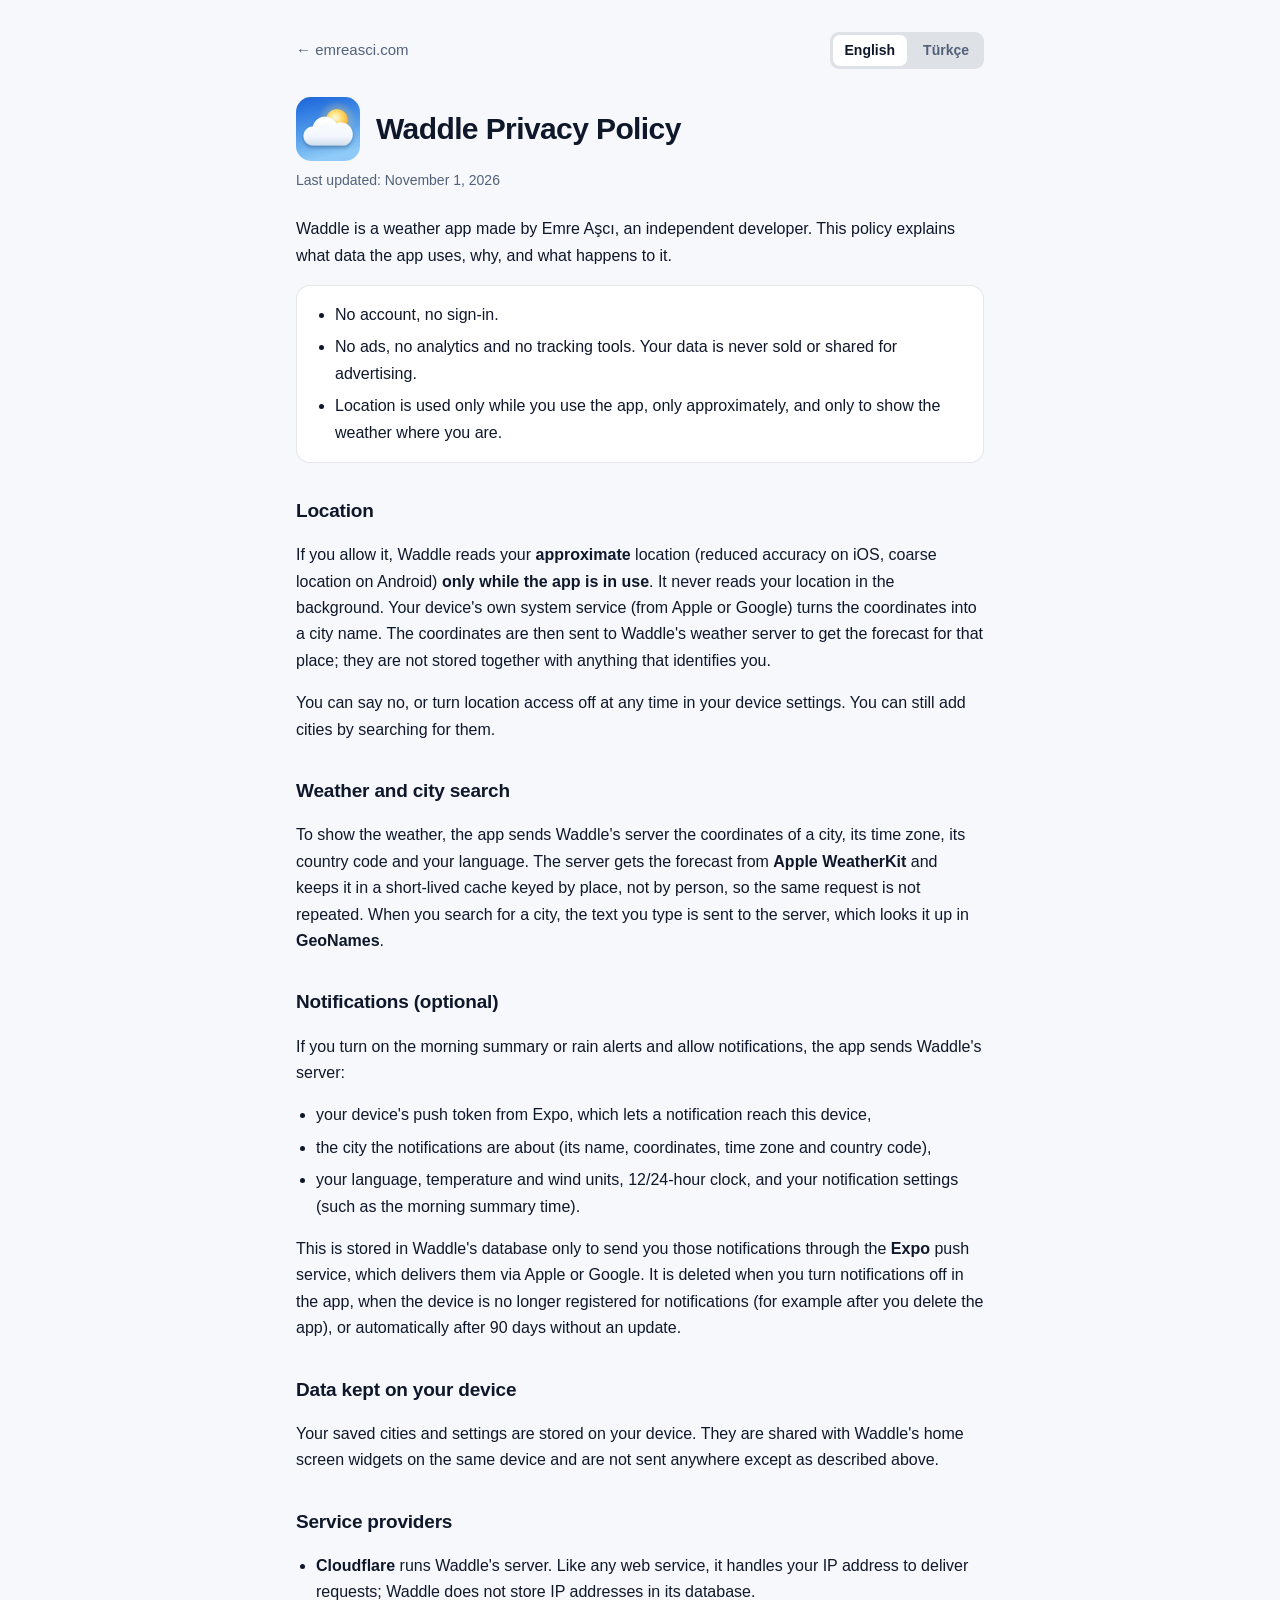
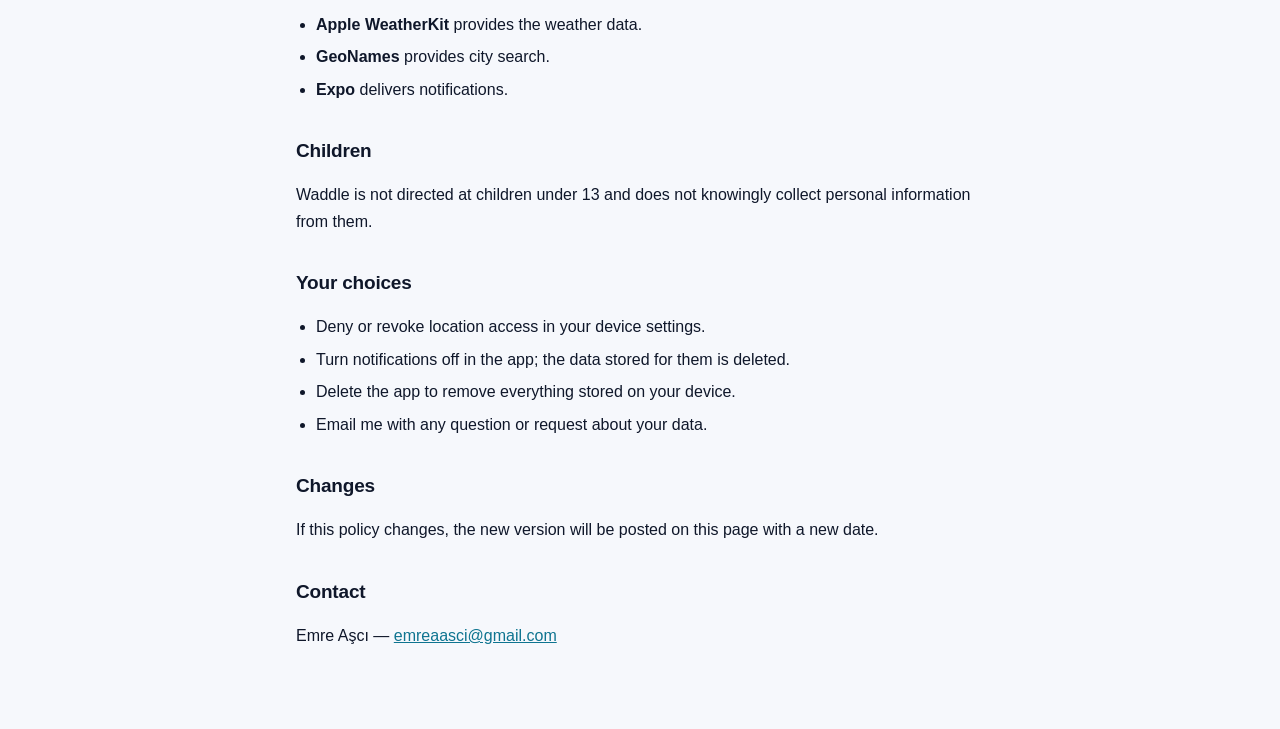
==== apps/waddle/privacy/index.html @ d903b49b "feat: Waddle uygulaması ve gizlilik politikası sayfası - Ana ekrana 13. uygulama olarak Waddle (gerç" ====
<!doctype html>
<html lang="en">
<head>
  <meta charset="utf-8">
  <meta name="viewport" content="width=device-width, initial-scale=1">
  <title>Waddle — Privacy Policy</title>
  <meta name="description" content="How the Waddle weather app handles your data.">
  <link rel="icon" href="/assets/favicon.svg" type="image/svg+xml">
  <style>
    :root {
      --bg: #f6f8fc; --surface: #fff; --text: #0f172a; --muted: #526079;
      --border: rgba(15, 23, 42, .1); --accent: #0e7490;
      color-scheme: light dark;
    }
    @media (prefers-color-scheme: dark) {
      :root { --bg: #070a18; --surface: #111831; --text: #e6ebf5; --muted: #9aa6bf; --border: rgba(148, 163, 184, .16); --accent: #22d3ee; }
    }
    * { box-sizing: border-box; }
    body { margin: 0; background: var(--bg); color: var(--text); font: 16px/1.65 -apple-system, BlinkMacSystemFont, "Segoe UI", Roboto, sans-serif; -webkit-font-smoothing: antialiased; }
    main { max-width: 720px; margin: 0 auto; padding: 32px 16px 64px; }
    .top { display: flex; align-items: center; justify-content: space-between; gap: 12px; margin-bottom: 28px; }
    .back { color: var(--muted); text-decoration: none; font-size: 15px; }
    .back:hover { color: var(--text); }
    .langs { display: flex; gap: 4px; padding: 3px; border-radius: 9px; background: var(--border); }
    .langs a { padding: 4px 12px; border-radius: 7px; color: var(--muted); text-decoration: none; font-size: 14px; font-weight: 600; }
    .langs a[aria-current="true"] { background: var(--surface); color: var(--text); }
    .head { display: flex; align-items: center; gap: 16px; margin-bottom: 8px; }
    .head img { width: 64px; height: 64px; border-radius: 15px; }
    h1 { margin: 0; font-size: 30px; line-height: 1.2; letter-spacing: -0.02em; }
    .date { margin: 0 0 24px; color: var(--muted); font-size: 14px; }
    h2 { margin: 32px 0 8px; font-size: 19px; letter-spacing: -0.01em; }
    p, li { color: var(--text); }
    ul { padding-left: 20px; }
    li + li { margin-top: 6px; }
    .summary { padding: 16px 18px; border: 1px solid var(--border); border-radius: 14px; background: var(--surface); }
    .summary ul { margin: 0; }
    a { color: var(--accent); }
    section + section { margin-top: 56px; padding-top: 40px; border-top: 1px solid var(--border); }
    html.one section + section { margin-top: 0; padding-top: 0; border-top: 0; }
    html.one section[hidden] { display: none; }
  </style>
</head>
<body>
<main>
  <div class="top">
    <a class="back" href="/">← emreasci.com</a>
    <nav class="langs" aria-label="Language">
      <a href="#en" data-lang="en">English</a>
      <a href="#tr" data-lang="tr">Türkçe</a>
    </nav>
  </div>

  <section id="en" lang="en">
    <div class="head">
      <img src="/assets/icons/waddle.webp" alt="" width="64" height="64">
      <h1>Waddle Privacy Policy</h1>
    </div>
    <p class="date">Last updated: November 1, 2026</p>

    <p>Waddle is a weather app made by Emre Aşcı, an independent developer. This policy explains what data the app uses, why, and what happens to it.</p>

    <div class="summary">
      <ul>
        <li>No account, no sign-in.</li>
        <li>No ads, no analytics and no tracking tools. Your data is never sold or shared for advertising.</li>
        <li>Location is used only while you use the app, only approximately, and only to show the weather where you are.</li>
      </ul>
    </div>

    <h2>Location</h2>
    <p>If you allow it, Waddle reads your <strong>approximate</strong> location (reduced accuracy on iOS, coarse location on Android) <strong>only while the app is in use</strong>. It never reads your location in the background. Your device's own system service (from Apple or Google) turns the coordinates into a city name. The coordinates are then sent to Waddle's weather server to get the forecast for that place; they are not stored together with anything that identifies you.</p>
    <p>You can say no, or turn location access off at any time in your device settings. You can still add cities by searching for them.</p>

    <h2>Weather and city search</h2>
    <p>To show the weather, the app sends Waddle's server the coordinates of a city, its time zone, its country code and your language. The server gets the forecast from <strong>Apple WeatherKit</strong> and keeps it in a short-lived cache keyed by place, not by person, so the same request is not repeated. When you search for a city, the text you type is sent to the server, which looks it up in <strong>GeoNames</strong>.</p>

    <h2>Notifications (optional)</h2>
    <p>If you turn on the morning summary or rain alerts and allow notifications, the app sends Waddle's server:</p>
    <ul>
      <li>your device's push token from Expo, which lets a notification reach this device,</li>
      <li>the city the notifications are about (its name, coordinates, time zone and country code),</li>
      <li>your language, temperature and wind units, 12/24-hour clock, and your notification settings (such as the morning summary time).</li>
    </ul>
    <p>This is stored in Waddle's database only to send you those notifications through the <strong>Expo</strong> push service, which delivers them via Apple or Google. It is deleted when you turn notifications off in the app, when the device is no longer registered for notifications (for example after you delete the app), or automatically after 90 days without an update.</p>

    <h2>Data kept on your device</h2>
    <p>Your saved cities and settings are stored on your device. They are shared with Waddle's home screen widgets on the same device and are not sent anywhere except as described above.</p>

    <h2>Service providers</h2>
    <ul>
      <li><strong>Cloudflare</strong> runs Waddle's server. Like any web service, it handles your IP address to deliver requests; Waddle does not store IP addresses in its database.</li>
      <li><strong>Apple WeatherKit</strong> provides the weather data.</li>
      <li><strong>GeoNames</strong> provides city search.</li>
      <li><strong>Expo</strong> delivers notifications.</li>
    </ul>

    <h2>Children</h2>
    <p>Waddle is not directed at children under 13 and does not knowingly collect personal information from them.</p>

    <h2>Your choices</h2>
    <ul>
      <li>Deny or revoke location access in your device settings.</li>
      <li>Turn notifications off in the app; the data stored for them is deleted.</li>
      <li>Delete the app to remove everything stored on your device.</li>
      <li>Email me with any question or request about your data.</li>
    </ul>

    <h2>Changes</h2>
    <p>If this policy changes, the new version will be posted on this page with a new date.</p>

    <h2>Contact</h2>
    <p>Emre Aşcı — <a href="mailto:emreaasci@gmail.com">emreaasci@gmail.com</a></p>
  </section>

  <section id="tr" lang="tr">
    <div class="head">
      <img src="/assets/icons/waddle.webp" alt="" width="64" height="64">
      <h1>Waddle Gizlilik Politikası</h1>
    </div>
    <p class="date">Son güncelleme: 1 Kasım 2026</p>

    <p>Waddle, bağımsız geliştirici Emre Aşcı'nın yaptığı bir hava durumu uygulamasıdır. Bu politika, uygulamanın hangi verileri neden kullandığını ve bu verilere ne olduğunu açıklar.</p>

    <div class="summary">
      <ul>
        <li>Hesap yok, giriş yok.</li>
        <li>Reklam, analiz ya da takip aracı yok. Verilerin satılmaz ve reklam için paylaşılmaz.</li>
        <li>Konum yalnız uygulamayı kullanırken, yalnız yaklaşık olarak ve yalnız bulunduğun yerin havasını göstermek için kullanılır.</li>
      </ul>
    </div>

    <h2>Konum</h2>
    <p>İzin verirsen Waddle <strong>yaklaşık</strong> konumunu (iOS'ta azaltılmış doğruluk, Android'de yaklaşık konum) <strong>yalnız uygulama kullanılırken</strong> okur. Arka planda konum okumaz. Koordinatları şehir adına cihazının kendi sistem hizmeti (Apple ya da Google) çevirir. Koordinatlar, o yerin hava tahminini almak için Waddle'ın hava sunucusuna gönderilir; seni tanımlayan bir bilgiyle birlikte saklanmaz.</p>
    <p>İzni vermeyebilir ya da istediğin zaman cihaz ayarlarından kapatabilirsin. Şehirleri arayarak eklemeye yine devam edebilirsin.</p>

    <h2>Hava durumu ve şehir arama</h2>
    <p>Havayı göstermek için uygulama Waddle sunucusuna şehrin koordinatlarını, saat dilimini, ülke kodunu ve dilini gönderir. Sunucu tahmini <strong>Apple WeatherKit</strong>'ten alır ve aynı istek tekrarlanmasın diye kişiye göre değil yere göre tutulan kısa ömürlü bir önbellekte saklar. Şehir aradığında yazdığın metin sunucuya gönderilir, sunucu da onu <strong>GeoNames</strong>'te arar.</p>

    <h2>Bildirimler (isteğe bağlı)</h2>
    <p>Sabah özetini ya da yağmur uyarılarını açıp bildirimlere izin verirsen uygulama Waddle sunucusuna şunları gönderir:</p>
    <ul>
      <li>cihazının Expo bildirim anahtarı (bildirimin bu cihaza ulaşmasını sağlar),</li>
      <li>bildirimlerin ilgili olduğu şehir (adı, koordinatları, saat dilimi ve ülke kodu),</li>
      <li>dilin, sıcaklık ve rüzgâr birimlerin, 12/24 saat biçimi ve bildirim ayarların (ör. sabah özetinin saati).</li>
    </ul>
    <p>Bunlar Waddle'ın veritabanında yalnız sana bu bildirimleri <strong>Expo</strong> bildirim hizmetiyle (Apple ya da Google üzerinden) göndermek için saklanır. Uygulamada bildirimleri kapattığında, cihaz artık bildirim almıyorsa (ör. uygulamayı sildiğinde) ya da 90 gün boyunca güncellenmezse otomatik olarak silinir.</p>

    <h2>Cihazında kalan veriler</h2>
    <p>Kaydettiğin şehirler ve ayarların cihazında saklanır. Aynı cihazdaki Waddle widget'larıyla paylaşılır; yukarıda anlatılanlar dışında hiçbir yere gönderilmez.</p>

    <h2>Hizmet sağlayıcılar</h2>
    <ul>
      <li><strong>Cloudflare</strong> Waddle'ın sunucusunu çalıştırır. Her web hizmeti gibi istekleri iletmek için IP adresini işler; Waddle IP adreslerini veritabanında saklamaz.</li>
      <li><strong>Apple WeatherKit</strong> hava durumu verisini sağlar.</li>
      <li><strong>GeoNames</strong> şehir aramasını sağlar.</li>
      <li><strong>Expo</strong> bildirimleri iletir.</li>
    </ul>

    <h2>Çocuklar</h2>
    <p>Waddle 13 yaş altındaki çocuklara yönelik değildir ve onlardan bilerek kişisel bilgi toplamaz.</p>

    <h2>Seçeneklerin</h2>
    <ul>
      <li>Konum iznini cihaz ayarlarından vermeyebilir ya da geri alabilirsin.</li>
      <li>Bildirimleri uygulamada kapatabilirsin; onlar için saklanan veriler silinir.</li>
      <li>Uygulamayı silerek cihazındaki her şeyi kaldırabilirsin.</li>
      <li>Verilerinle ilgili her soru ya da istek için bana e-posta gönderebilirsin.</li>
    </ul>

    <h2>Değişiklikler</h2>
    <p>Bu politika değişirse yeni hali yeni tarihle bu sayfada yayımlanır.</p>

    <h2>İletişim</h2>
    <p>Emre Aşcı — <a href="mailto:emreaasci@gmail.com">emreaasci@gmail.com</a></p>
  </section>
</main>
<script>
  // JS varsa tek dil gösterilir: adresteki #tr/#en, yoksa tarayıcı dili. JS yoksa iki dil alt alta görünür.
  (function () {
    var root = document.documentElement;
    var sections = { en: document.getElementById('en'), tr: document.getElementById('tr') };
    var links = document.querySelectorAll('.langs a');
    function show(lang) {
      root.classList.add('one');
      root.lang = lang;
      Object.keys(sections).forEach(function (k) { sections[k].hidden = k !== lang; });
      links.forEach(function (a) { a.setAttribute('aria-current', String(a.dataset.lang === lang)); });
      document.title = lang === 'tr' ? 'Waddle — Gizlilik Politikası' : 'Waddle — Privacy Policy';
    }
    function pick() {
      var hash = location.hash.slice(1);
      if (sections[hash]) return hash;
      return /^tr\b/i.test(navigator.language || '') ? 'tr' : 'en';
    }
    links.forEach(function (a) {
      a.addEventListener('click', function (e) { e.preventDefault(); history.replaceState(null, '', '#' + a.dataset.lang); show(a.dataset.lang); window.scrollTo(0, 0); });
    });
    window.addEventListener('hashchange', function () { show(pick()); window.scrollTo(0, 0); });
    show(pick());
    // #tr ile açılınca tarayıcı bölüme atlar; tek dil gösterildiği için sayfa üstten başlasın
    window.addEventListener('load', function () { window.scrollTo(0, 0); });
  })();
</script>
</body>
</html>
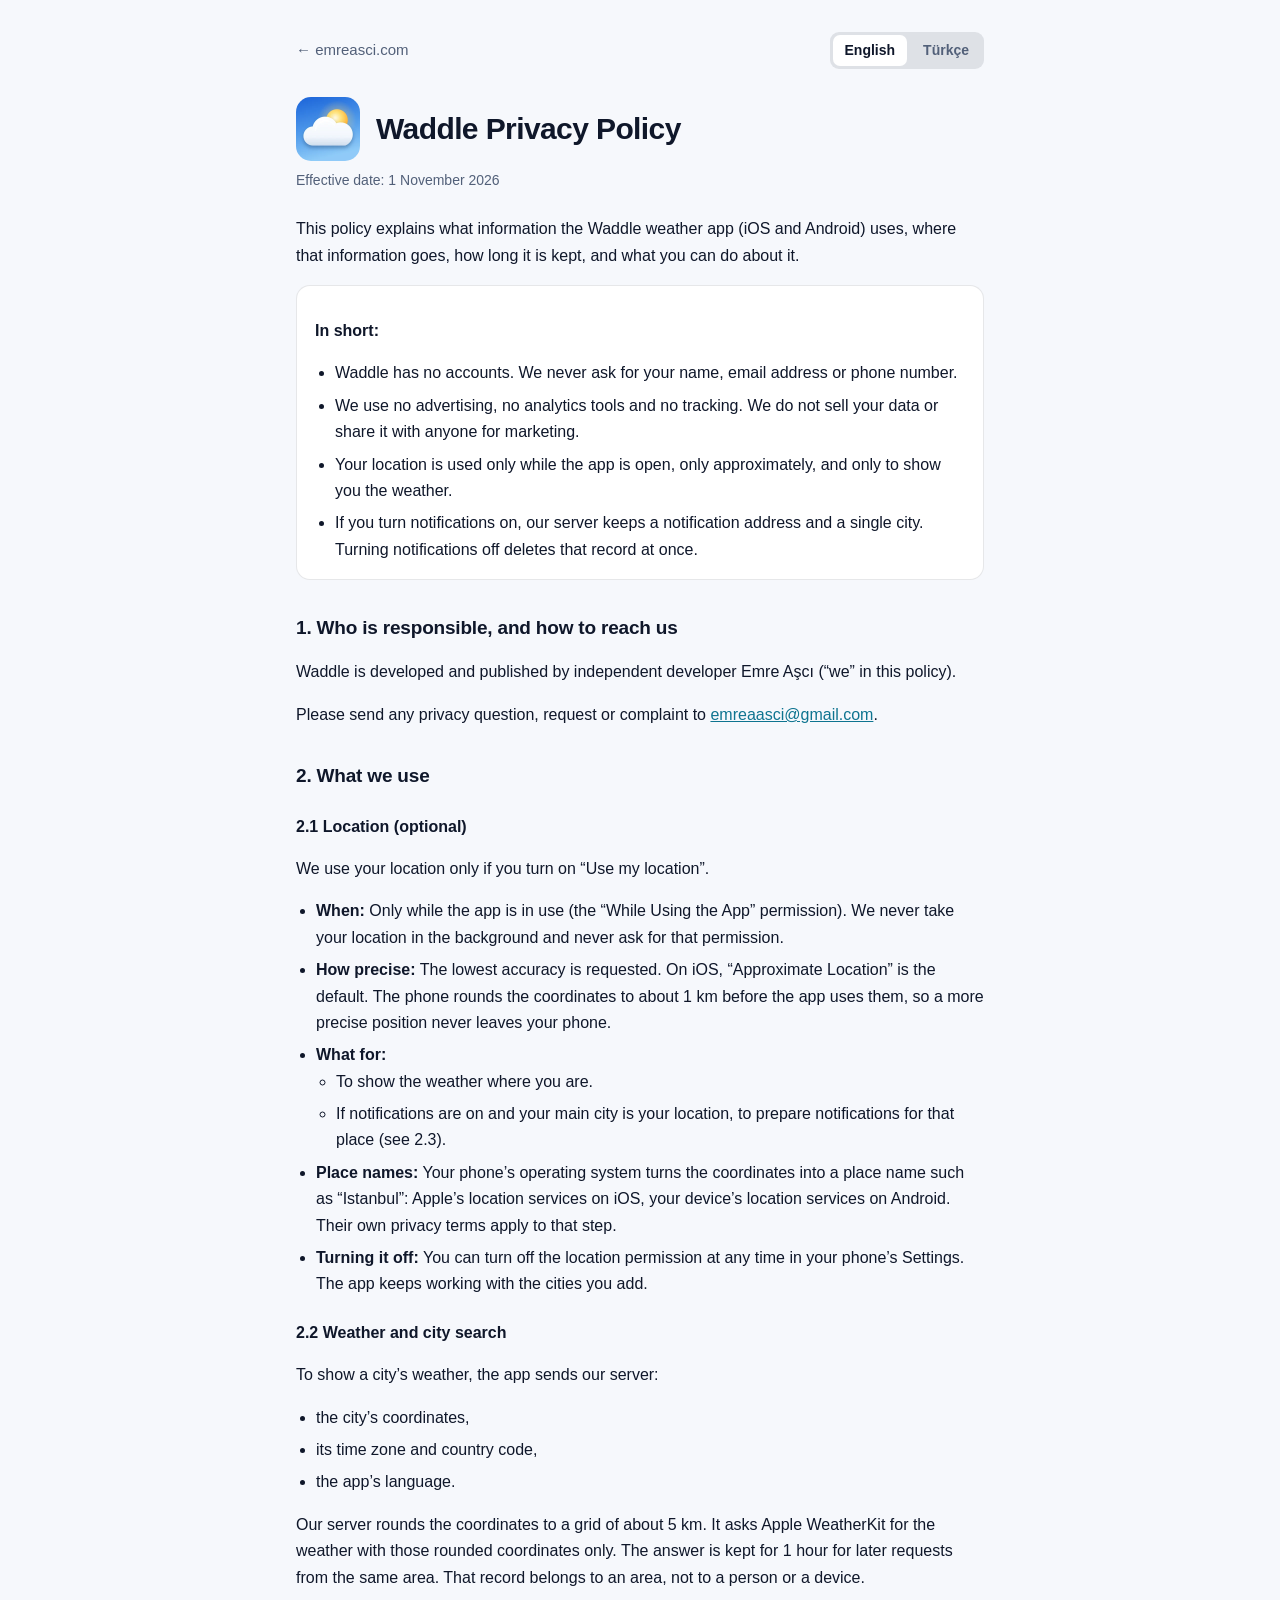
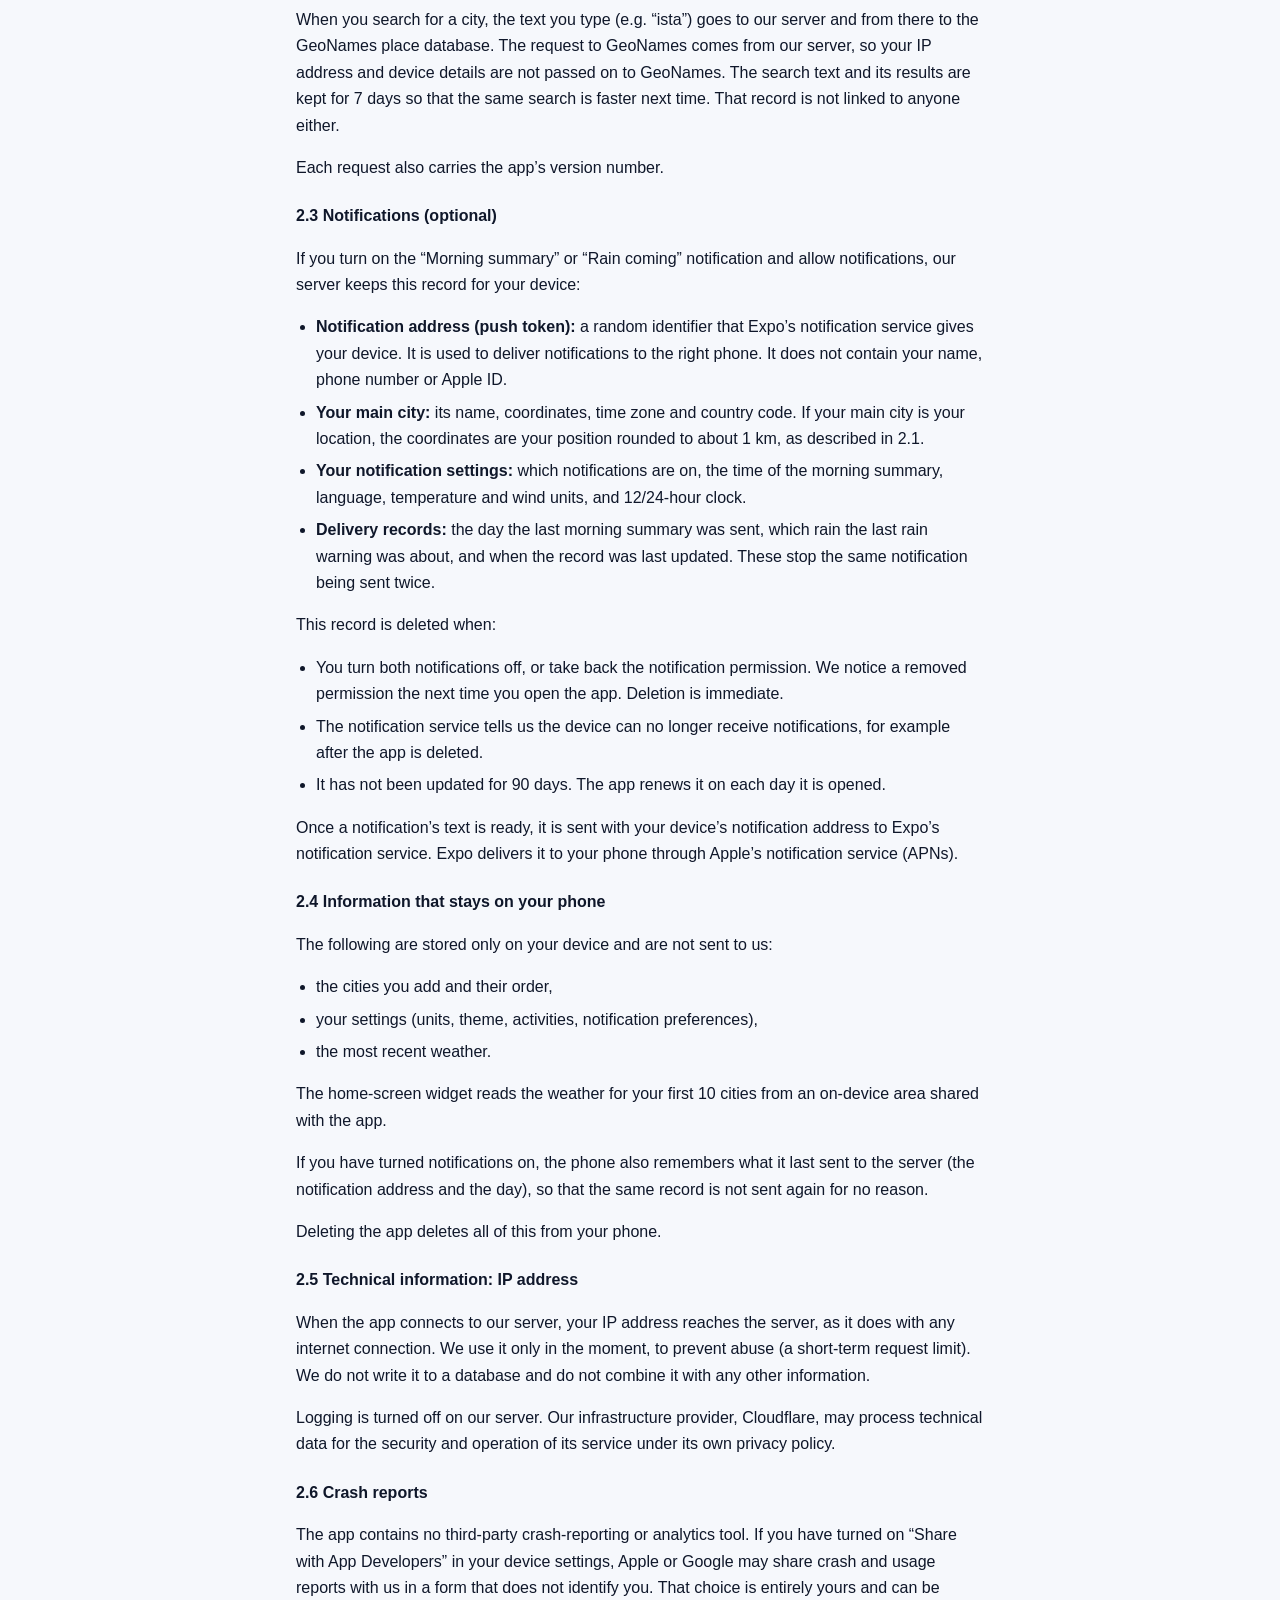
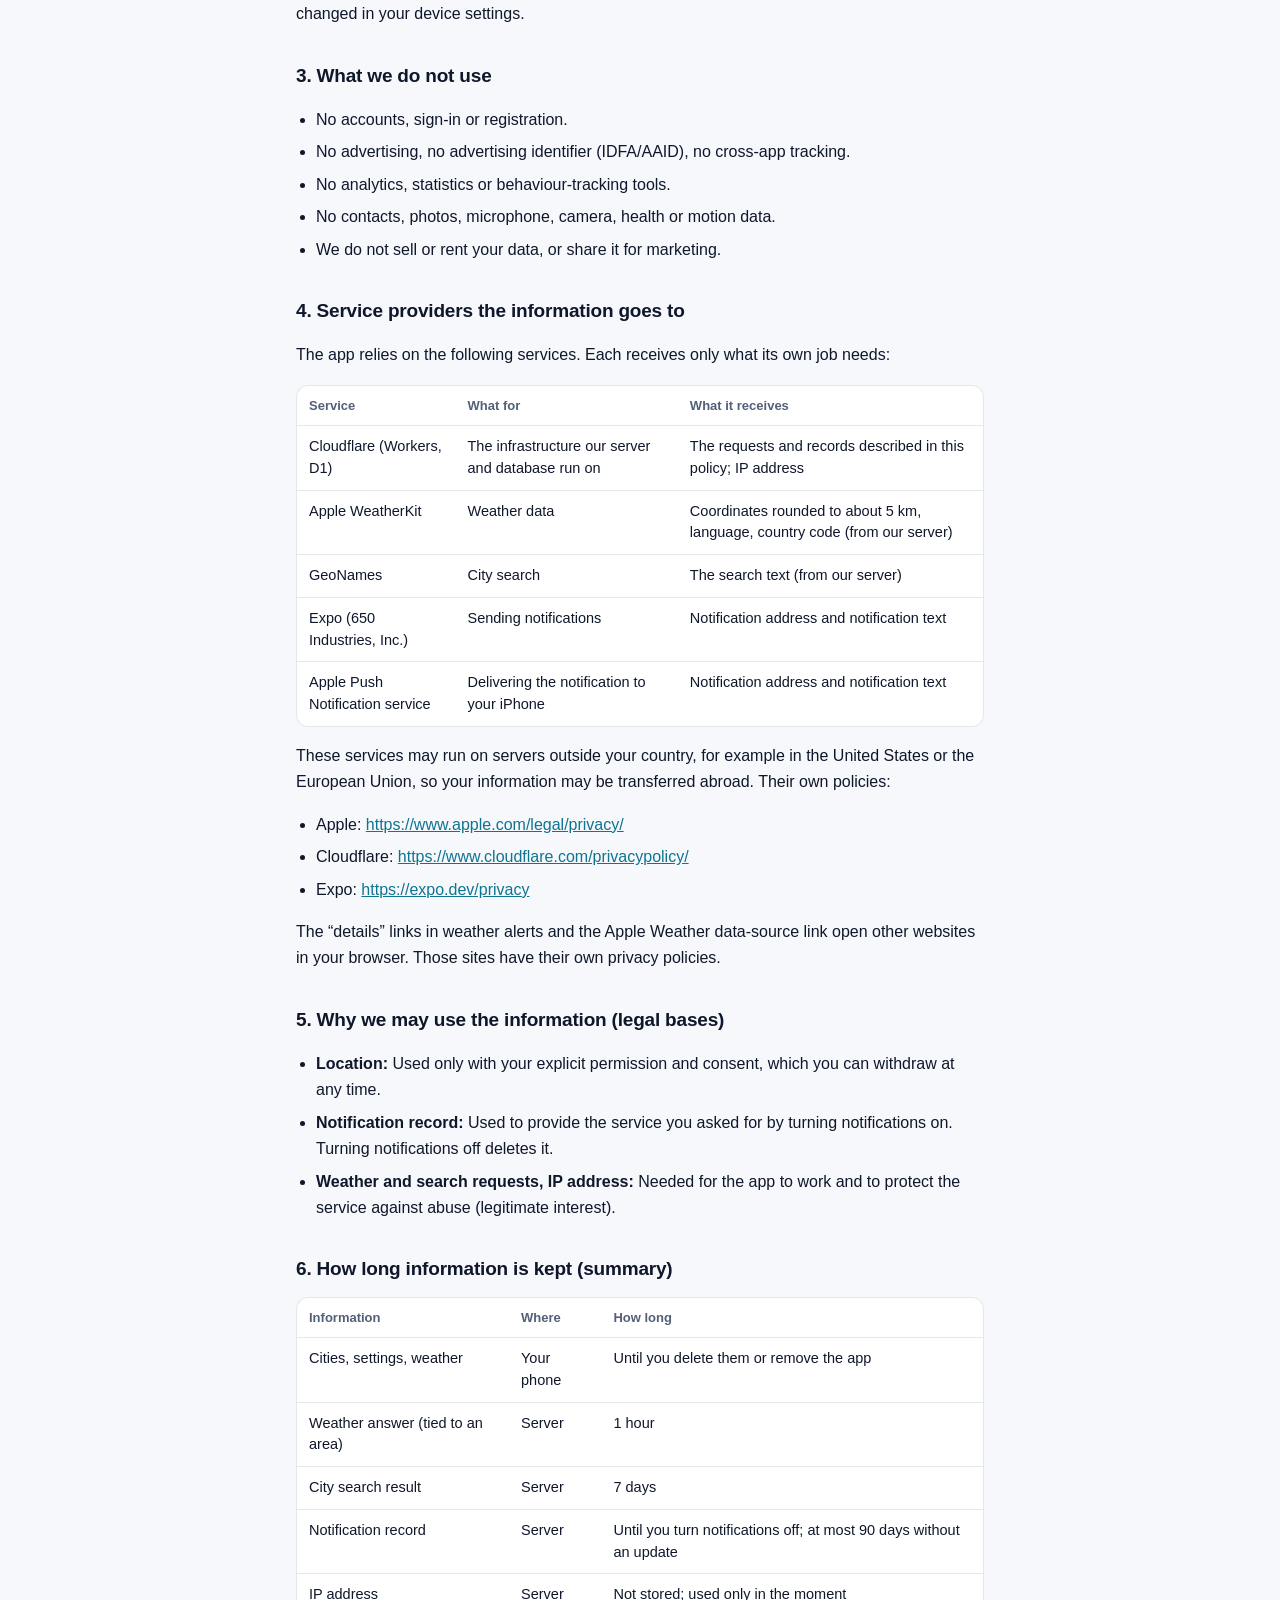
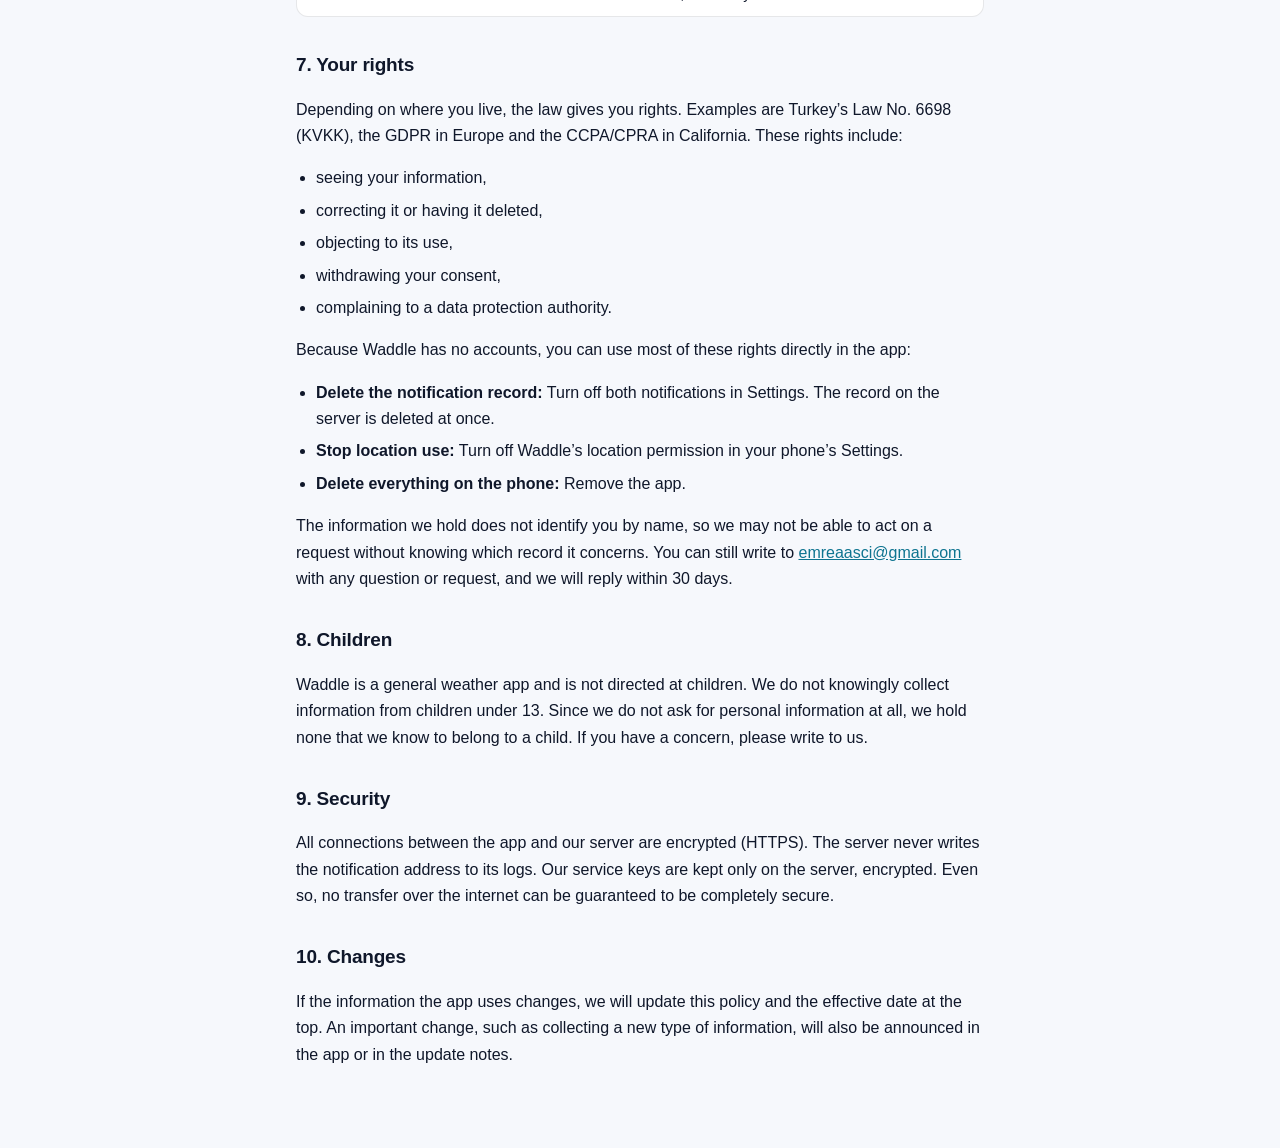
==== commit 675e3575: "docs: Waddle gizlilik politikası ayrıntılı metinle güncellendi Co-Authored-By: Claude Opus 5.5 <nore" ====
--- a/apps/waddle/privacy/index.html
+++ b/apps/waddle/privacy/index.html
@@ -36,6 +36,12 @@
     .summary ul { margin: 0; }
     a { color: var(--accent); }
     section + section { margin-top: 56px; padding-top: 40px; border-top: 1px solid var(--border); }
+    h3 { margin: 22px 0 6px; font-size: 16px; }
+    .table { overflow-x: auto; margin: 12px 0; border: 1px solid var(--border); border-radius: 12px; background: var(--surface); }
+    table { width: 100%; border-collapse: collapse; font-size: 14.5px; line-height: 1.5; }
+    th, td { padding: 10px 12px; text-align: left; vertical-align: top; }
+    th { color: var(--muted); font-weight: 600; font-size: 13px; }
+    tr + tr td, thead + tbody tr:first-child td { border-top: 1px solid var(--border); }
     html.one section + section { margin-top: 0; padding-top: 0; border-top: 0; }
     html.one section[hidden] { display: none; }
   </style>
@@ -55,61 +61,83 @@
       <img src="/assets/icons/waddle.webp" alt="" width="64" height="64">
       <h1>Waddle Privacy Policy</h1>
     </div>
-    <p class="date">Last updated: November 1, 2026</p>
-
-    <p>Waddle is a weather app made by Emre Aşcı, an independent developer. This policy explains what data the app uses, why, and what happens to it.</p>
+    <p class="date">Effective date: 1 November 2026</p>
+
+    <p>This policy explains what information the Waddle weather app (iOS and Android) uses, where that information goes, how long it is kept, and what you can do about it.</p>
 
     <div class="summary">
-      <ul>
-        <li>No account, no sign-in.</li>
-        <li>No ads, no analytics and no tracking tools. Your data is never sold or shared for advertising.</li>
-        <li>Location is used only while you use the app, only approximately, and only to show the weather where you are.</li>
-      </ul>
-    </div>
-
-    <h2>Location</h2>
-    <p>If you allow it, Waddle reads your <strong>approximate</strong> location (reduced accuracy on iOS, coarse location on Android) <strong>only while the app is in use</strong>. It never reads your location in the background. Your device's own system service (from Apple or Google) turns the coordinates into a city name. The coordinates are then sent to Waddle's weather server to get the forecast for that place; they are not stored together with anything that identifies you.</p>
-    <p>You can say no, or turn location access off at any time in your device settings. You can still add cities by searching for them.</p>
-
-    <h2>Weather and city search</h2>
-    <p>To show the weather, the app sends Waddle's server the coordinates of a city, its time zone, its country code and your language. The server gets the forecast from <strong>Apple WeatherKit</strong> and keeps it in a short-lived cache keyed by place, not by person, so the same request is not repeated. When you search for a city, the text you type is sent to the server, which looks it up in <strong>GeoNames</strong>.</p>
-
-    <h2>Notifications (optional)</h2>
-    <p>If you turn on the morning summary or rain alerts and allow notifications, the app sends Waddle's server:</p>
-    <ul>
-      <li>your device's push token from Expo, which lets a notification reach this device,</li>
-      <li>the city the notifications are about (its name, coordinates, time zone and country code),</li>
-      <li>your language, temperature and wind units, 12/24-hour clock, and your notification settings (such as the morning summary time).</li>
-    </ul>
-    <p>This is stored in Waddle's database only to send you those notifications through the <strong>Expo</strong> push service, which delivers them via Apple or Google. It is deleted when you turn notifications off in the app, when the device is no longer registered for notifications (for example after you delete the app), or automatically after 90 days without an update.</p>
-
-    <h2>Data kept on your device</h2>
-    <p>Your saved cities and settings are stored on your device. They are shared with Waddle's home screen widgets on the same device and are not sent anywhere except as described above.</p>
-
-    <h2>Service providers</h2>
-    <ul>
-      <li><strong>Cloudflare</strong> runs Waddle's server. Like any web service, it handles your IP address to deliver requests; Waddle does not store IP addresses in its database.</li>
-      <li><strong>Apple WeatherKit</strong> provides the weather data.</li>
-      <li><strong>GeoNames</strong> provides city search.</li>
-      <li><strong>Expo</strong> delivers notifications.</li>
-    </ul>
-
-    <h2>Children</h2>
-    <p>Waddle is not directed at children under 13 and does not knowingly collect personal information from them.</p>
-
-    <h2>Your choices</h2>
-    <ul>
-      <li>Deny or revoke location access in your device settings.</li>
-      <li>Turn notifications off in the app; the data stored for them is deleted.</li>
-      <li>Delete the app to remove everything stored on your device.</li>
-      <li>Email me with any question or request about your data.</li>
-    </ul>
-
-    <h2>Changes</h2>
-    <p>If this policy changes, the new version will be posted on this page with a new date.</p>
-
-    <h2>Contact</h2>
-    <p>Emre Aşcı — <a href="mailto:emreaasci@gmail.com">emreaasci@gmail.com</a></p>
+      <p><strong>In short:</strong></p>
+      <ul><li>Waddle has no accounts. We never ask for your name, email address or phone number.</li><li>We use no advertising, no analytics tools and no tracking. We do not sell your data or share it with anyone for marketing.</li><li>Your location is used only while the app is open, only approximately, and only to show you the weather.</li><li>If you turn notifications on, our server keeps a notification address and a single city. Turning notifications off deletes that record at once.</li></ul>
+    </div>
+
+    <h2>1. Who is responsible, and how to reach us</h2>
+    <p>Waddle is developed and published by independent developer Emre Aşcı (“we” in this policy).</p>
+    <p>Please send any privacy question, request or complaint to <a href="mailto:emreaasci@gmail.com">emreaasci@gmail.com</a>.</p>
+
+    <h2>2. What we use</h2>
+    <h3>2.1 Location (optional)</h3>
+    <p>We use your location only if you turn on “Use my location”.</p>
+    <ul><li><strong>When:</strong> Only while the app is in use (the “While Using the App” permission). We never take your location in the background and never ask for that permission.</li><li><strong>How precise:</strong> The lowest accuracy is requested. On iOS, “Approximate Location” is the default. The phone rounds the coordinates to about 1 km before the app uses them, so a more precise position never leaves your phone.</li><li><strong>What for:</strong><ul><li>To show the weather where you are.</li><li>If notifications are on and your main city is your location, to prepare notifications for that place (see 2.3).</li></ul></li><li><strong>Place names:</strong> Your phone’s operating system turns the coordinates into a place name such as “Istanbul”: Apple’s location services on iOS, your device’s location services on Android. Their own privacy terms apply to that step.</li><li><strong>Turning it off:</strong> You can turn off the location permission at any time in your phone’s Settings. The app keeps working with the cities you add.</li></ul>
+
+    <h3>2.2 Weather and city search</h3>
+    <p>To show a city’s weather, the app sends our server:</p>
+    <ul><li>the city’s coordinates,</li><li>its time zone and country code,</li><li>the app’s language.</li></ul>
+    <p>Our server rounds the coordinates to a grid of about 5 km. It asks Apple WeatherKit for the weather with those rounded coordinates only. The answer is kept for 1 hour for later requests from the same area. That record belongs to an area, not to a person or a device.</p>
+    <p>When you search for a city, the text you type (e.g. “ista”) goes to our server and from there to the GeoNames place database. The request to GeoNames comes from our server, so your IP address and device details are not passed on to GeoNames. The search text and its results are kept for 7 days so that the same search is faster next time. That record is not linked to anyone either.</p>
+    <p>Each request also carries the app’s version number.</p>
+
+    <h3>2.3 Notifications (optional)</h3>
+    <p>If you turn on the “Morning summary” or “Rain coming” notification and allow notifications, our server keeps this record for your device:</p>
+    <ul><li><strong>Notification address (push token):</strong> a random identifier that Expo’s notification service gives your device. It is used to deliver notifications to the right phone. It does not contain your name, phone number or Apple ID.</li><li><strong>Your main city:</strong> its name, coordinates, time zone and country code. If your main city is your location, the coordinates are your position rounded to about 1 km, as described in 2.1.</li><li><strong>Your notification settings:</strong> which notifications are on, the time of the morning summary, language, temperature and wind units, and 12/24-hour clock.</li><li><strong>Delivery records:</strong> the day the last morning summary was sent, which rain the last rain warning was about, and when the record was last updated. These stop the same notification being sent twice.</li></ul>
+    <p>This record is deleted when:</p>
+    <ul><li>You turn both notifications off, or take back the notification permission. We notice a removed permission the next time you open the app. Deletion is immediate.</li><li>The notification service tells us the device can no longer receive notifications, for example after the app is deleted.</li><li>It has not been updated for 90 days. The app renews it on each day it is opened.</li></ul>
+    <p>Once a notification’s text is ready, it is sent with your device’s notification address to Expo’s notification service. Expo delivers it to your phone through Apple’s notification service (APNs).</p>
+
+    <h3>2.4 Information that stays on your phone</h3>
+    <p>The following are stored only on your device and are not sent to us:</p>
+    <ul><li>the cities you add and their order,</li><li>your settings (units, theme, activities, notification preferences),</li><li>the most recent weather.</li></ul>
+    <p>The home-screen widget reads the weather for your first 10 cities from an on-device area shared with the app.</p>
+    <p>If you have turned notifications on, the phone also remembers what it last sent to the server (the notification address and the day), so that the same record is not sent again for no reason.</p>
+    <p>Deleting the app deletes all of this from your phone.</p>
+
+    <h3>2.5 Technical information: IP address</h3>
+    <p>When the app connects to our server, your IP address reaches the server, as it does with any internet connection. We use it only in the moment, to prevent abuse (a short-term request limit). We do not write it to a database and do not combine it with any other information.</p>
+    <p>Logging is turned off on our server. Our infrastructure provider, Cloudflare, may process technical data for the security and operation of its service under its own privacy policy.</p>
+
+    <h3>2.6 Crash reports</h3>
+    <p>The app contains no third-party crash-reporting or analytics tool. If you have turned on “Share with App Developers” in your device settings, Apple or Google may share crash and usage reports with us in a form that does not identify you. That choice is entirely yours and can be changed in your device settings.</p>
+
+    <h2>3. What we do not use</h2>
+    <ul><li>No accounts, sign-in or registration.</li><li>No advertising, no advertising identifier (IDFA/AAID), no cross-app tracking.</li><li>No analytics, statistics or behaviour-tracking tools.</li><li>No contacts, photos, microphone, camera, health or motion data.</li><li>We do not sell or rent your data, or share it for marketing.</li></ul>
+
+    <h2>4. Service providers the information goes to</h2>
+    <p>The app relies on the following services. Each receives only what its own job needs:</p>
+    <div class="table"><table><thead><tr><th>Service</th><th>What for</th><th>What it receives</th></tr></thead><tbody><tr><td>Cloudflare (Workers, D1)</td><td>The infrastructure our server and database run on</td><td>The requests and records described in this policy; IP address</td></tr><tr><td>Apple WeatherKit</td><td>Weather data</td><td>Coordinates rounded to about 5 km, language, country code (from our server)</td></tr><tr><td>GeoNames</td><td>City search</td><td>The search text (from our server)</td></tr><tr><td>Expo (650 Industries, Inc.)</td><td>Sending notifications</td><td>Notification address and notification text</td></tr><tr><td>Apple Push Notification service</td><td>Delivering the notification to your iPhone</td><td>Notification address and notification text</td></tr></tbody></table></div>
+    <p>These services may run on servers outside your country, for example in the United States or the European Union, so your information may be transferred abroad. Their own policies:</p>
+    <ul><li>Apple: <a href="https://www.apple.com/legal/privacy/" target="_blank" rel="noopener">https://www.apple.com/legal/privacy/</a></li><li>Cloudflare: <a href="https://www.cloudflare.com/privacypolicy/" target="_blank" rel="noopener">https://www.cloudflare.com/privacypolicy/</a></li><li>Expo: <a href="https://expo.dev/privacy" target="_blank" rel="noopener">https://expo.dev/privacy</a></li></ul>
+    <p>The “details” links in weather alerts and the Apple Weather data-source link open other websites in your browser. Those sites have their own privacy policies.</p>
+
+    <h2>5. Why we may use the information (legal bases)</h2>
+    <ul><li><strong>Location:</strong> Used only with your explicit permission and consent, which you can withdraw at any time.</li><li><strong>Notification record:</strong> Used to provide the service you asked for by turning notifications on. Turning notifications off deletes it.</li><li><strong>Weather and search requests, IP address:</strong> Needed for the app to work and to protect the service against abuse (legitimate interest).</li></ul>
+
+    <h2>6. How long information is kept (summary)</h2>
+    <div class="table"><table><thead><tr><th>Information</th><th>Where</th><th>How long</th></tr></thead><tbody><tr><td>Cities, settings, weather</td><td>Your phone</td><td>Until you delete them or remove the app</td></tr><tr><td>Weather answer (tied to an area)</td><td>Server</td><td>1 hour</td></tr><tr><td>City search result</td><td>Server</td><td>7 days</td></tr><tr><td>Notification record</td><td>Server</td><td>Until you turn notifications off; at most 90 days without an update</td></tr><tr><td>IP address</td><td>Server</td><td>Not stored; used only in the moment</td></tr></tbody></table></div>
+
+    <h2>7. Your rights</h2>
+    <p>Depending on where you live, the law gives you rights. Examples are Turkey’s Law No. 6698 (KVKK), the GDPR in Europe and the CCPA/CPRA in California. These rights include:</p>
+    <ul><li>seeing your information,</li><li>correcting it or having it deleted,</li><li>objecting to its use,</li><li>withdrawing your consent,</li><li>complaining to a data protection authority.</li></ul>
+    <p>Because Waddle has no accounts, you can use most of these rights directly in the app:</p>
+    <ul><li><strong>Delete the notification record:</strong> Turn off both notifications in Settings. The record on the server is deleted at once.</li><li><strong>Stop location use:</strong> Turn off Waddle’s location permission in your phone’s Settings.</li><li><strong>Delete everything on the phone:</strong> Remove the app.</li></ul>
+    <p>The information we hold does not identify you by name, so we may not be able to act on a request without knowing which record it concerns. You can still write to <a href="mailto:emreaasci@gmail.com">emreaasci@gmail.com</a> with any question or request, and we will reply within 30 days.</p>
+
+    <h2>8. Children</h2>
+    <p>Waddle is a general weather app and is not directed at children. We do not knowingly collect information from children under 13. Since we do not ask for personal information at all, we hold none that we know to belong to a child. If you have a concern, please write to us.</p>
+
+    <h2>9. Security</h2>
+    <p>All connections between the app and our server are encrypted (HTTPS). The server never writes the notification address to its logs. Our service keys are kept only on the server, encrypted. Even so, no transfer over the internet can be guaranteed to be completely secure.</p>
+
+    <h2>10. Changes</h2>
+    <p>If the information the app uses changes, we will update this policy and the effective date at the top. An important change, such as collecting a new type of information, will also be announced in the app or in the update notes.</p>
   </section>
 
   <section id="tr" lang="tr">
@@ -117,61 +145,83 @@
       <img src="/assets/icons/waddle.webp" alt="" width="64" height="64">
       <h1>Waddle Gizlilik Politikası</h1>
     </div>
-    <p class="date">Son güncelleme: 1 Kasım 2026</p>
-
-    <p>Waddle, bağımsız geliştirici Emre Aşcı'nın yaptığı bir hava durumu uygulamasıdır. Bu politika, uygulamanın hangi verileri neden kullandığını ve bu verilere ne olduğunu açıklar.</p>
+    <p class="date">Yürürlük tarihi: 1 Kasım 2026</p>
+
+    <p>Bu politika, Waddle hava durumu uygulamasının (iOS ve Android) hangi bilgileri kullandığını, bu bilgilerin nereye gittiğini, ne kadar süre tutulduğunu ve bu konuda neler yapabileceğinizi anlatır.</p>
 
     <div class="summary">
-      <ul>
-        <li>Hesap yok, giriş yok.</li>
-        <li>Reklam, analiz ya da takip aracı yok. Verilerin satılmaz ve reklam için paylaşılmaz.</li>
-        <li>Konum yalnız uygulamayı kullanırken, yalnız yaklaşık olarak ve yalnız bulunduğun yerin havasını göstermek için kullanılır.</li>
-      </ul>
-    </div>
-
-    <h2>Konum</h2>
-    <p>İzin verirsen Waddle <strong>yaklaşık</strong> konumunu (iOS'ta azaltılmış doğruluk, Android'de yaklaşık konum) <strong>yalnız uygulama kullanılırken</strong> okur. Arka planda konum okumaz. Koordinatları şehir adına cihazının kendi sistem hizmeti (Apple ya da Google) çevirir. Koordinatlar, o yerin hava tahminini almak için Waddle'ın hava sunucusuna gönderilir; seni tanımlayan bir bilgiyle birlikte saklanmaz.</p>
-    <p>İzni vermeyebilir ya da istediğin zaman cihaz ayarlarından kapatabilirsin. Şehirleri arayarak eklemeye yine devam edebilirsin.</p>
-
-    <h2>Hava durumu ve şehir arama</h2>
-    <p>Havayı göstermek için uygulama Waddle sunucusuna şehrin koordinatlarını, saat dilimini, ülke kodunu ve dilini gönderir. Sunucu tahmini <strong>Apple WeatherKit</strong>'ten alır ve aynı istek tekrarlanmasın diye kişiye göre değil yere göre tutulan kısa ömürlü bir önbellekte saklar. Şehir aradığında yazdığın metin sunucuya gönderilir, sunucu da onu <strong>GeoNames</strong>'te arar.</p>
-
-    <h2>Bildirimler (isteğe bağlı)</h2>
-    <p>Sabah özetini ya da yağmur uyarılarını açıp bildirimlere izin verirsen uygulama Waddle sunucusuna şunları gönderir:</p>
-    <ul>
-      <li>cihazının Expo bildirim anahtarı (bildirimin bu cihaza ulaşmasını sağlar),</li>
-      <li>bildirimlerin ilgili olduğu şehir (adı, koordinatları, saat dilimi ve ülke kodu),</li>
-      <li>dilin, sıcaklık ve rüzgâr birimlerin, 12/24 saat biçimi ve bildirim ayarların (ör. sabah özetinin saati).</li>
-    </ul>
-    <p>Bunlar Waddle'ın veritabanında yalnız sana bu bildirimleri <strong>Expo</strong> bildirim hizmetiyle (Apple ya da Google üzerinden) göndermek için saklanır. Uygulamada bildirimleri kapattığında, cihaz artık bildirim almıyorsa (ör. uygulamayı sildiğinde) ya da 90 gün boyunca güncellenmezse otomatik olarak silinir.</p>
-
-    <h2>Cihazında kalan veriler</h2>
-    <p>Kaydettiğin şehirler ve ayarların cihazında saklanır. Aynı cihazdaki Waddle widget'larıyla paylaşılır; yukarıda anlatılanlar dışında hiçbir yere gönderilmez.</p>
-
-    <h2>Hizmet sağlayıcılar</h2>
-    <ul>
-      <li><strong>Cloudflare</strong> Waddle'ın sunucusunu çalıştırır. Her web hizmeti gibi istekleri iletmek için IP adresini işler; Waddle IP adreslerini veritabanında saklamaz.</li>
-      <li><strong>Apple WeatherKit</strong> hava durumu verisini sağlar.</li>
-      <li><strong>GeoNames</strong> şehir aramasını sağlar.</li>
-      <li><strong>Expo</strong> bildirimleri iletir.</li>
-    </ul>
-
-    <h2>Çocuklar</h2>
-    <p>Waddle 13 yaş altındaki çocuklara yönelik değildir ve onlardan bilerek kişisel bilgi toplamaz.</p>
-
-    <h2>Seçeneklerin</h2>
-    <ul>
-      <li>Konum iznini cihaz ayarlarından vermeyebilir ya da geri alabilirsin.</li>
-      <li>Bildirimleri uygulamada kapatabilirsin; onlar için saklanan veriler silinir.</li>
-      <li>Uygulamayı silerek cihazındaki her şeyi kaldırabilirsin.</li>
-      <li>Verilerinle ilgili her soru ya da istek için bana e-posta gönderebilirsin.</li>
-    </ul>
-
-    <h2>Değişiklikler</h2>
-    <p>Bu politika değişirse yeni hali yeni tarihle bu sayfada yayımlanır.</p>
-
-    <h2>İletişim</h2>
-    <p>Emre Aşcı — <a href="mailto:emreaasci@gmail.com">emreaasci@gmail.com</a></p>
+      <p><strong>Kısaca:</strong></p>
+      <ul><li>Waddle’da hesap yok. Adınızı, e-postanızı ya da telefon numaranızı hiçbir zaman istemeyiz.</li><li>Reklam, analiz aracı ya da izleme (tracking) kullanmayız. Verilerinizi satmayız ve kimseyle pazarlama amacıyla paylaşmayız.</li><li>Konumunuz yalnızca uygulama açıkken ve yaklaşık olarak kullanılır. Yalnızca hava durumunu göstermek için kullanılır.</li><li>Bildirimleri açarsanız sunucumuz bir bildirim adresi ve tek bir şehir saklar. Bildirimleri kapattığınızda bu kayıt hemen silinir.</li></ul>
+    </div>
+
+    <h2>1. Sorumlu kişi ve iletişim</h2>
+    <p>Waddle’ı bağımsız geliştirici Emre Aşcı geliştirir ve yayınlar. Bu politikada “biz” dendiğinde o kastedilir.</p>
+    <p>Gizlilikle ilgili her soru, istek ve şikâyet için bize <a href="mailto:emreaasci@gmail.com">emreaasci@gmail.com</a> adresinden yazabilirsiniz.</p>
+
+    <h2>2. Hangi bilgileri kullanıyoruz?</h2>
+    <h3>2.1 Konum (isteğe bağlı)</h3>
+    <p>Konumunuzu yalnızca “Konumumu kullan” seçeneğini açarsanız kullanırız.</p>
+    <ul><li><strong>Ne zaman:</strong> Yalnızca uygulama kullanılırken (“Uygulamayı Kullanırken” izni). Arka planda konum almayız; bu izni hiç istemeyiz.</li><li><strong>Ne kadar hassas:</strong> En düşük hassasiyet istenir. iOS’ta varsayılan olarak “Yaklaşık Konum” kullanılır. Telefondan alınan koordinatlar, telefonun içinde yaklaşık 1 km’lik hassasiyete yuvarlanır. Bundan daha hassas bir konum telefonunuzdan hiç çıkmaz.</li><li><strong>Ne için:</strong><ul><li>Bulunduğunuz yerin hava durumunu göstermek.</li><li>Bildirimler açıksa ve ana şehriniz konumunuzsa, o yerin bildirimlerini hazırlamak (bkz. 2.3).</li></ul></li><li><strong>Yer adı:</strong> Koordinatları “İstanbul” gibi bir yer adına telefonunuzun kendi işletim sistemi çevirir: iOS’ta Apple’ın, Android’de cihazınızın konum servisleri. Bu işlem o hizmetlerin kendi gizlilik koşullarına tabidir.</li><li><strong>İzni geri alma:</strong> Konum iznini dilediğiniz zaman telefonunuzun Ayarlar bölümünden kapatabilirsiniz. Uygulama, eklediğiniz şehirlerle çalışmaya devam eder.</li></ul>
+
+    <h3>2.2 Hava durumu ve şehir araması</h3>
+    <p>Bir şehrin hava durumunu göstermek için uygulama sunucumuza şunları gönderir:</p>
+    <ul><li>şehrin koordinatları,</li><li>şehrin saat dilimi ve ülke kodu,</li><li>uygulamanın dili.</li></ul>
+    <p>Sunucumuz koordinatları yaklaşık 5 km’lik bir ızgaraya yuvarlar. Hava durumunu yalnızca bu yuvarlanmış koordinatlarla Apple WeatherKit’ten ister. Gelen yanıt aynı bölgeden gelecek sonraki istekler için 1 saat saklanır. Bu kayıt bir kişiye ya da cihaza değil, yalnızca bir bölgeye bağlıdır.</p>
+    <p>Şehir ararken yazdığınız metin (ör. “ista”) sunucumuza, oradan da yer adları veritabanı GeoNames’e gönderilir. GeoNames’e istek sunucumuzdan gider; IP adresiniz ya da cihaz bilginiz GeoNames’e iletilmez. Arama metni ve sonuçları, aynı aramayı hızlandırmak için 7 gün saklanır. Bu kayıt da kimseye bağlı değildir.</p>
+    <p>Her istekte uygulamanın sürüm numarası da gönderilir.</p>
+
+    <h3>2.3 Bildirimler (isteğe bağlı)</h3>
+    <p>“Sabah özeti” ya da “Yağmur geliyor” bildirimlerinden birini açarsanız ve bildirim izni verirseniz, sunucumuz cihazınız için şu kaydı saklar:</p>
+    <ul><li><strong>Bildirim adresi (push token):</strong> Expo’nun bildirim hizmetinin cihazınıza verdiği rastgele bir kimlik. Bildirimi doğru telefona ulaştırmaya yarar. Adınızı, telefon numaranızı ya da Apple Kimliğinizi içermez.</li><li><strong>Ana şehriniz:</strong> adı, koordinatları, saat dilimi ve ülke kodu. Ana şehriniz konumunuzsa koordinatlar, 2.1’de anlatılan yaklaşık 1 km’ye yuvarlanmış konumdur.</li><li><strong>Bildirim ayarlarınız:</strong> hangi bildirimlerin açık olduğu, sabah özetinin saati, dil, sıcaklık ve rüzgâr birimi, 12/24 saat biçimi.</li><li><strong>Gönderim kayıtları:</strong> son sabah özetinin gönderildiği gün, son yağmur uyarısının hangi yağmur için gönderildiği ve kaydın son güncellenme zamanı. Bunlar aynı bildirimi iki kez göndermemek içindir.</li></ul>
+    <p>Bu kayıt şu durumlarda silinir:</p>
+    <ul><li>İki bildirimi de kapattığınızda ya da bildirim iznini geri aldığınızda (bunu uygulamayı bir sonraki açışınızda fark ederiz). Silme hemen yapılır.</li><li>Bildirim hizmeti cihazın artık bildirim alamadığını bildirdiğinde, örneğin uygulama silindiğinde.</li><li>90 gün boyunca hiç güncellenmezse. Uygulama, açıldığı her gün kaydı yeniler.</li></ul>
+    <p>Bildirim metni hazırlandıktan sonra cihazınızın bildirim adresiyle birlikte Expo’nun bildirim hizmetine gönderilir. Expo da bildirimi Apple’ın bildirim hizmeti (APNs) üzerinden telefonunuza ulaştırır.</p>
+
+    <h3>2.4 Yalnızca telefonunuzda kalan bilgiler</h3>
+    <p>Aşağıdakiler yalnızca cihazınızda saklanır ve bize gönderilmez:</p>
+    <ul><li>eklediğiniz şehirler ve sıraları,</li><li>ayarlarınız (birimler, tema, etkinlikler, bildirim tercihleri),</li><li>son alınan hava durumu bilgileri.</li></ul>
+    <p>Ana ekran widget’ı, ilk 10 şehrinizin hava durumunu uygulamayla paylaşılan cihaz içi bir alandan okur.</p>
+    <p>Bildirimleri bir kez açtıysanız, sunucuya en son ne gönderildiğini (bildirim adresi ve günü) de telefonunuzda saklarız. Böylece aynı kayıt gereksiz yere tekrar gönderilmez.</p>
+    <p>Uygulamayı sildiğinizde bu bilgilerin tamamı telefonunuzdan silinir.</p>
+
+    <h3>2.5 Teknik bilgiler: IP adresi</h3>
+    <p>Uygulama sunucumuza her bağlandığında IP adresiniz, internetin çalışma biçimi gereği sunucumuza ulaşır. IP adresini yalnızca kötüye kullanımı önlemek için anlık olarak kullanırız (kısa süreli bir istek sınırı uygulanır). Bunu bir veritabanına yazmayız ve başka bir bilgiyle eşleştirmeyiz.</p>
+    <p>Sunucumuzun kayıt (log) tutma özelliği kapalıdır. Altyapı sağlayıcımız Cloudflare, hizmetin güvenliği ve işleyişi için kendi gizlilik politikası kapsamında teknik veriler işleyebilir.</p>
+
+    <h3>2.6 Çökme raporları</h3>
+    <p>Uygulamada üçüncü taraf bir çökme ya da analiz aracı yoktur. Cihazınızın ayarlarında “Uygulama geliştiricileriyle paylaş” seçeneğini açtıysanız, Apple ya da Google çökme ve kullanım raporlarını kişisel kimlik içermeyecek biçimde bizimle paylaşabilir. Bu tercih tamamen sizin elinizdedir ve cihaz ayarlarından değiştirilebilir.</p>
+
+    <h2>3. Kullanmadığımız şeyler</h2>
+    <ul><li>Hesap, giriş ya da kayıt yoktur.</li><li>Reklam, reklam kimliği (IDFA/AAID) ve uygulamalar arası izleme yoktur.</li><li>Analiz, istatistik ya da davranış takibi yapan bir araç yoktur.</li><li>Kişiler, fotoğraflar, mikrofon, kamera, sağlık ya da hareket verileri kullanılmaz.</li><li>Verilerinizi satmayız, kiralamayız ve pazarlama amacıyla paylaşmayız.</li></ul>
+
+    <h2>4. Bilgilerin gittiği hizmet sağlayıcılar</h2>
+    <p>Uygulamanın çalışması için şu hizmetleri kullanıyoruz. Her biri yalnızca kendi işi için gereken bilgiyi alır:</p>
+    <div class="table"><table><thead><tr><th>Hizmet</th><th>Ne için</th><th>Aldığı bilgi</th></tr></thead><tbody><tr><td>Cloudflare (Workers, D1)</td><td>Sunucumuzun ve veritabanımızın çalıştığı altyapı</td><td>Bu politikada anlatılan istekler ve kayıtlar, IP adresi</td></tr><tr><td>Apple WeatherKit</td><td>Hava durumu verisi</td><td>Yaklaşık 5 km’ye yuvarlanmış koordinatlar, dil, ülke kodu (sunucumuzdan)</td></tr><tr><td>GeoNames</td><td>Şehir araması</td><td>Arama metni (sunucumuzdan)</td></tr><tr><td>Expo (650 Industries, Inc.)</td><td>Bildirimlerin gönderilmesi</td><td>Bildirim adresi ve bildirim metni</td></tr><tr><td>Apple Push Notification service</td><td>Bildirimin iPhone’a ulaştırılması</td><td>Bildirim adresi ve bildirim metni</td></tr></tbody></table></div>
+    <p>Bu hizmetlerin sunucuları Türkiye dışında, örneğin ABD’de ya da Avrupa Birliği’nde bulunabilir. Bilgileriniz bu nedenle yurt dışına aktarılabilir. Kendi politikaları:</p>
+    <ul><li>Apple: <a href="https://www.apple.com/legal/privacy/" target="_blank" rel="noopener">https://www.apple.com/legal/privacy/</a></li><li>Cloudflare: <a href="https://www.cloudflare.com/privacypolicy/" target="_blank" rel="noopener">https://www.cloudflare.com/privacypolicy/</a></li><li>Expo: <a href="https://expo.dev/privacy" target="_blank" rel="noopener">https://expo.dev/privacy</a></li></ul>
+    <p>Hava durumu uyarılarındaki “ayrıntılar” bağlantıları ve Apple Hava Durumu veri kaynağı bağlantısı tarayıcınızda başka sitelerde açılır. O siteler kendi gizlilik politikalarına tabidir.</p>
+
+    <h2>5. Bilgileri hangi gerekçeyle kullanıyoruz?</h2>
+    <ul><li><strong>Konum:</strong> Yalnızca açık izninize ve rızanıza dayanarak kullanılır. İzni istediğiniz zaman geri alabilirsiniz.</li><li><strong>Bildirim kaydı:</strong> Bildirimleri açarak istediğiniz hizmeti sunmak için kullanılır. Bildirimleri kapattığınızda kayıt silinir.</li><li><strong>Hava durumu ve arama istekleri, IP adresi:</strong> Uygulamanın çalışması ve hizmetin kötüye kullanılmaya karşı korunması için gereklidir (meşru menfaat).</li></ul>
+
+    <h2>6. Saklama süreleri (özet)</h2>
+    <div class="table"><table><thead><tr><th>Bilgi</th><th>Nerede</th><th>Ne kadar</th></tr></thead><tbody><tr><td>Şehirler, ayarlar, hava durumu</td><td>Telefonunuz</td><td>Siz silene ya da uygulamayı kaldırana kadar</td></tr><tr><td>Hava durumu yanıtı (bölgeye bağlı)</td><td>Sunucu</td><td>1 saat</td></tr><tr><td>Şehir araması sonucu</td><td>Sunucu</td><td>7 gün</td></tr><tr><td>Bildirim kaydı</td><td>Sunucu</td><td>Bildirimleri kapatana kadar, en fazla 90 gün güncellenmeden</td></tr><tr><td>IP adresi</td><td>Sunucu</td><td>Saklanmaz, yalnızca anlık kullanılır</td></tr></tbody></table></div>
+
+    <h2>7. Haklarınız</h2>
+    <p>Bulunduğunuz ülkenin yasaları size bazı haklar tanır. Örneğin Türkiye’de 6698 sayılı KVKK, Avrupa’da GDPR, ABD’de Kaliforniya’nın CCPA/CPRA yasası. Bu haklar şunları kapsar:</p>
+    <ul><li>bilgilerinize erişme,</li><li>bilgilerinizi düzeltme ya da sildirme,</li><li>işlemeye itiraz etme,</li><li>rızanızı geri alma,</li><li>bir veri koruma kurumuna şikâyette bulunma.</li></ul>
+    <p>Waddle’da hesap olmadığı için bu hakların çoğunu doğrudan uygulamadan kullanabilirsiniz:</p>
+    <ul><li><strong>Bildirim kaydını silmek:</strong> Ayarlar’da iki bildirimi de kapatın; sunucudaki kayıt hemen silinir.</li><li><strong>Konumu durdurmak:</strong> Telefonunuzun Ayarlar bölümünden Waddle’ın konum iznini kapatın.</li><li><strong>Telefondaki her şeyi silmek:</strong> Uygulamayı kaldırın.</li></ul>
+    <p>Elimizdeki bilgiler sizi adınızla tanımlamadığı için, bir isteği hangi kayda ait olduğunu bilmeden yerine getiremeyebiliriz. Yine de her soru ve isteğiniz için <a href="mailto:emreaasci@gmail.com">emreaasci@gmail.com</a> adresine yazabilirsiniz. En geç 30 gün içinde yanıt veririz.</p>
+
+    <h2>8. Çocuklar</h2>
+    <p>Waddle genel bir hava durumu uygulamasıdır ve çocuklara yönelik değildir. 13 yaşın altındaki çocuklardan bilerek bilgi toplamayız. Kişisel bilgi zaten istemediğimiz için bir çocuğa ait olduğunu bildiğimiz bir bilgi de bulunmaz. Bir endişeniz varsa bize yazın.</p>
+
+    <h2>9. Güvenlik</h2>
+    <p>Uygulama ile sunucumuz arasındaki tüm bağlantılar şifrelidir (HTTPS). Sunucu, bildirim adresini kayıtlarına (log) hiçbir zaman yazmaz. Hizmet anahtarlarımız yalnızca sunucu tarafında, şifreli olarak saklanır. Yine de internet üzerinden yapılan hiçbir aktarımın tamamen güvenli olduğu garanti edilemez.</p>
+
+    <h2>10. Değişiklikler</h2>
+    <p>Uygulamanın kullandığı bilgiler değişirse bu politikayı güncelleriz ve en üstteki yürürlük tarihini yenileriz. Önemli bir değişiklik, örneğin yeni bir bilgi türünün toplanması, uygulama içinde ya da güncelleme notlarında ayrıca duyurulur.</p>
   </section>
 </main>
 <script>
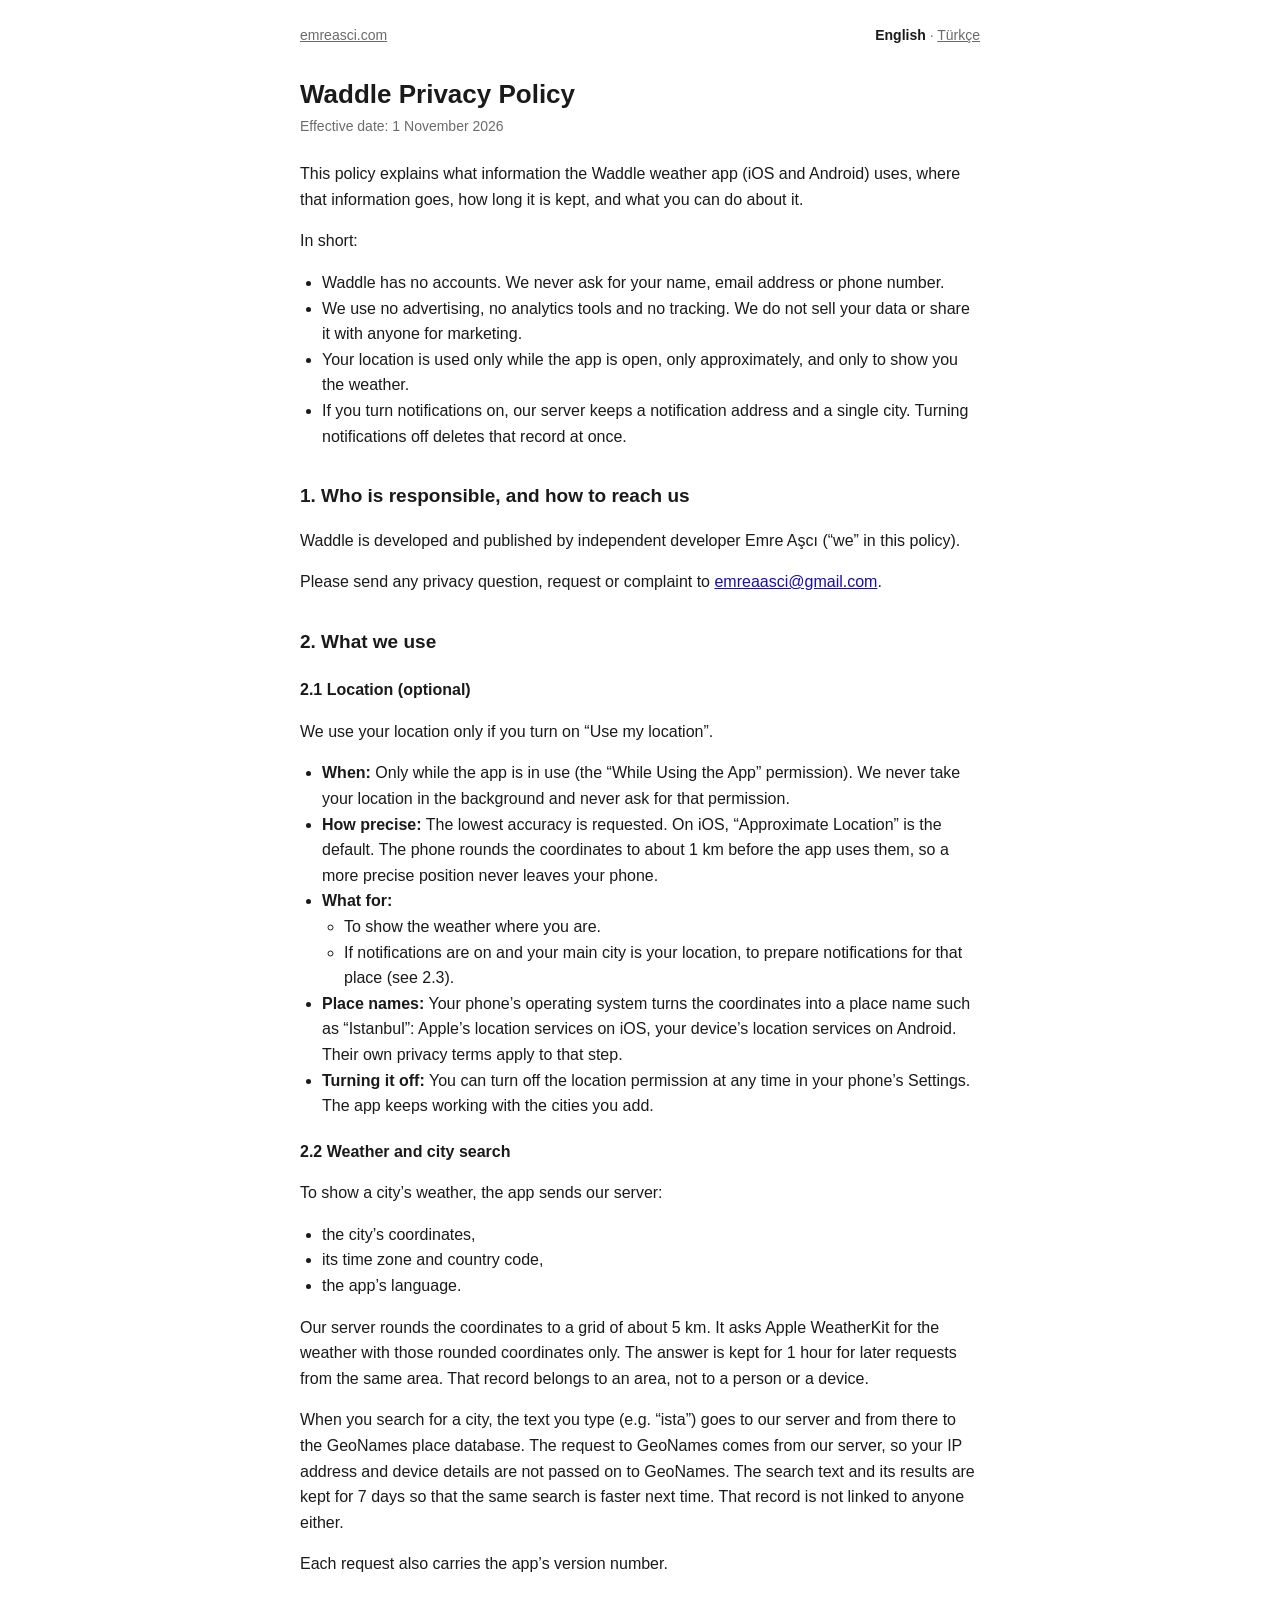
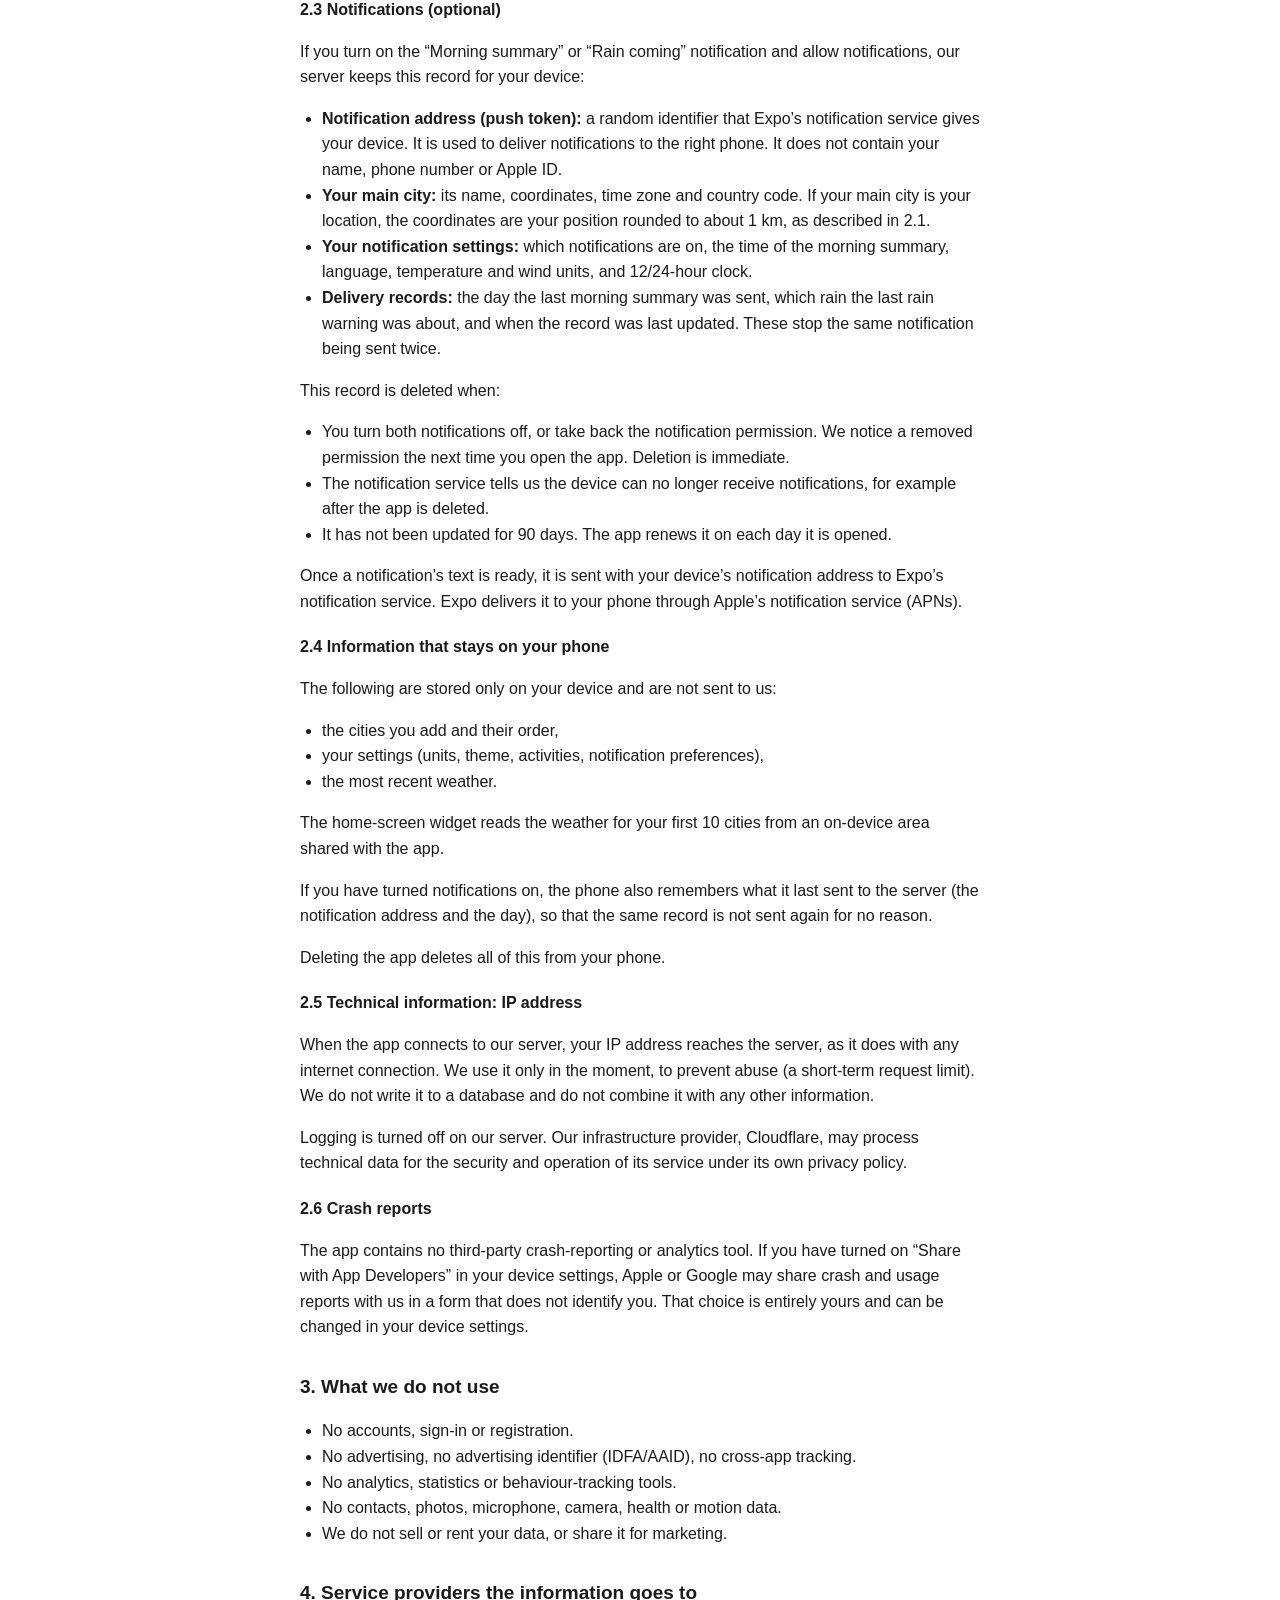
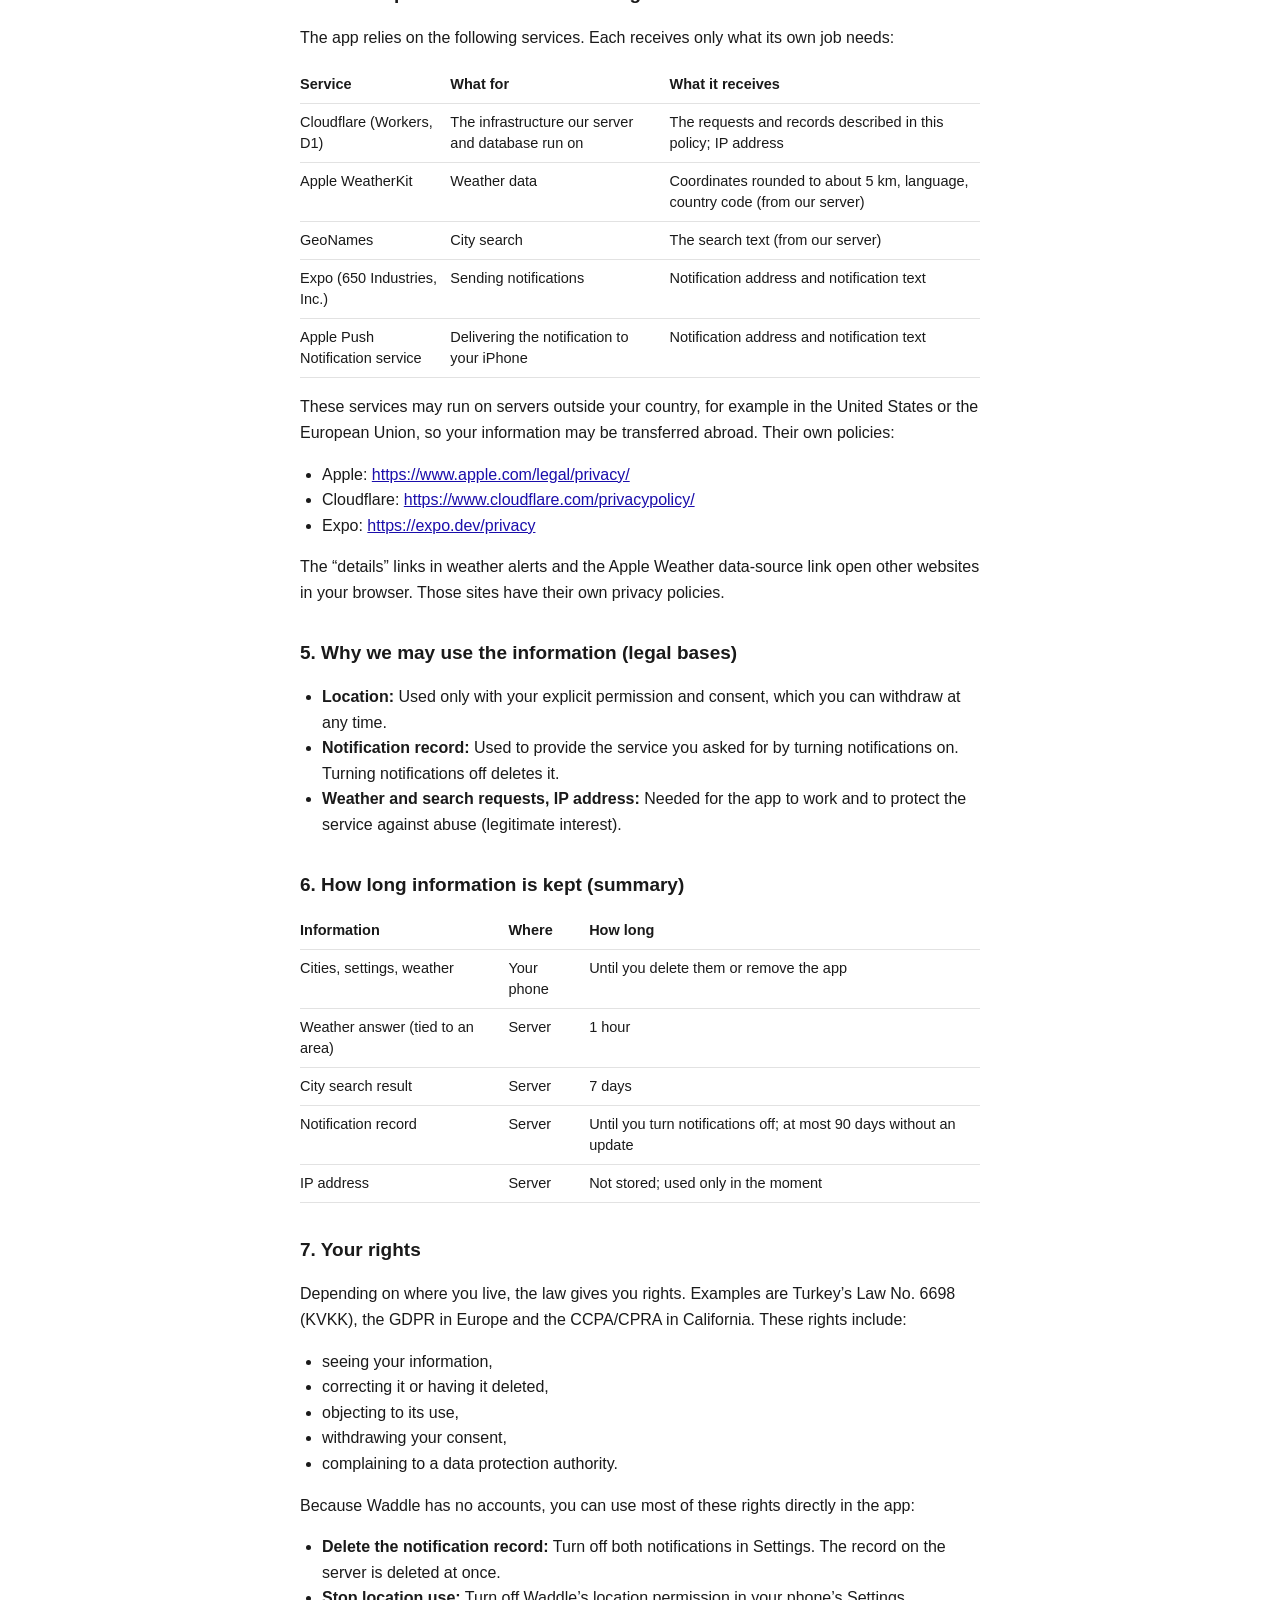
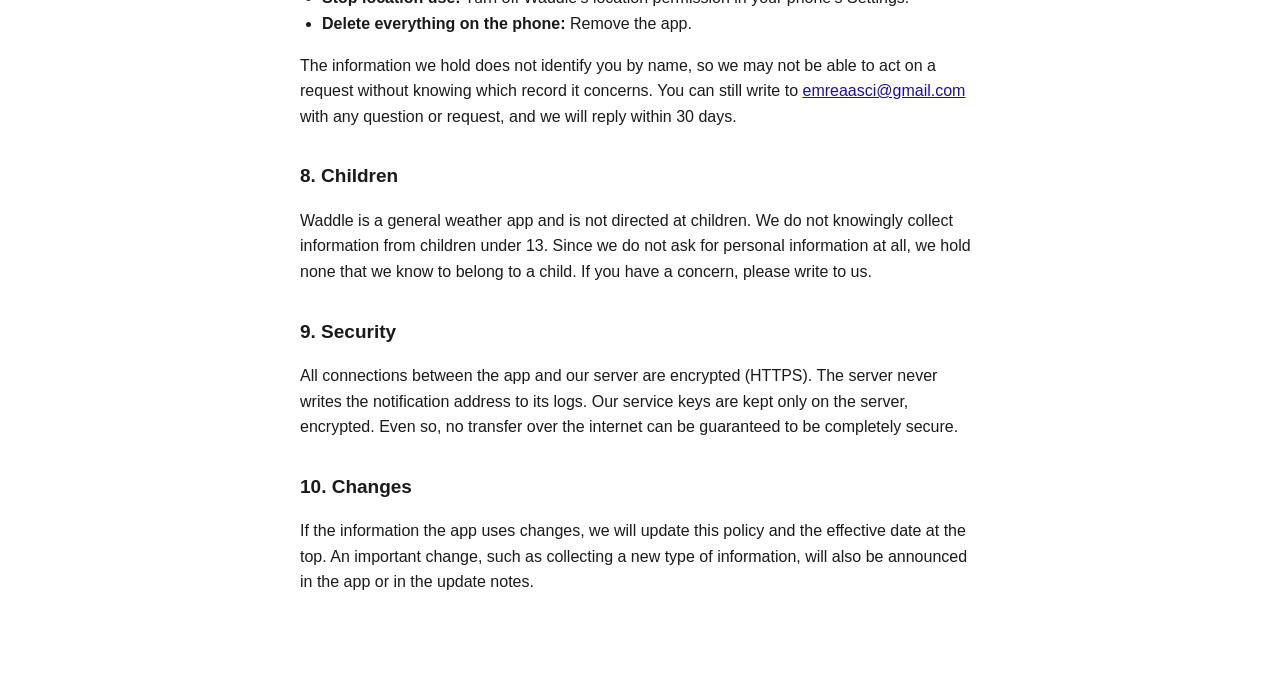
==== commit 3db0128c: "style: gizlilik sayfası sade belge görünümüne çekildi Co-Authored-By: Claude Opus 5.5 <noreply@anthr" ====
--- a/apps/waddle/privacy/index.html
+++ b/apps/waddle/privacy/index.html
@@ -7,41 +7,25 @@
   <meta name="description" content="How the Waddle weather app handles your data.">
   <link rel="icon" href="/assets/favicon.svg" type="image/svg+xml">
   <style>
-    :root {
-      --bg: #f6f8fc; --surface: #fff; --text: #0f172a; --muted: #526079;
-      --border: rgba(15, 23, 42, .1); --accent: #0e7490;
-      color-scheme: light dark;
+    :root { color-scheme: light dark; --text: #1a1a1a; --muted: #6b6b6b; --line: #e2e2e2; --bg: #fff; --link: #1a0dab; }
+    @media (prefers-color-scheme: dark) {
+      :root { --text: #e8e8e8; --muted: #9a9a9a; --line: #333; --bg: #121212; --link: #8ab4f8; }
     }
-    @media (prefers-color-scheme: dark) {
-      :root { --bg: #070a18; --surface: #111831; --text: #e6ebf5; --muted: #9aa6bf; --border: rgba(148, 163, 184, .16); --accent: #22d3ee; }
-    }
-    * { box-sizing: border-box; }
-    body { margin: 0; background: var(--bg); color: var(--text); font: 16px/1.65 -apple-system, BlinkMacSystemFont, "Segoe UI", Roboto, sans-serif; -webkit-font-smoothing: antialiased; }
-    main { max-width: 720px; margin: 0 auto; padding: 32px 16px 64px; }
-    .top { display: flex; align-items: center; justify-content: space-between; gap: 12px; margin-bottom: 28px; }
-    .back { color: var(--muted); text-decoration: none; font-size: 15px; }
-    .back:hover { color: var(--text); }
-    .langs { display: flex; gap: 4px; padding: 3px; border-radius: 9px; background: var(--border); }
-    .langs a { padding: 4px 12px; border-radius: 7px; color: var(--muted); text-decoration: none; font-size: 14px; font-weight: 600; }
-    .langs a[aria-current="true"] { background: var(--surface); color: var(--text); }
-    .head { display: flex; align-items: center; gap: 16px; margin-bottom: 8px; }
-    .head img { width: 64px; height: 64px; border-radius: 15px; }
-    h1 { margin: 0; font-size: 30px; line-height: 1.2; letter-spacing: -0.02em; }
+    body { margin: 0; background: var(--bg); color: var(--text); font: 16px/1.6 -apple-system, BlinkMacSystemFont, "Segoe UI", Roboto, sans-serif; }
+    main { max-width: 680px; margin: 0 auto; padding: 24px 16px 64px; }
+    .top { display: flex; justify-content: space-between; gap: 12px; font-size: 14px; color: var(--muted); }
+    .top a { color: var(--muted); }
+    .langs a[aria-current="true"] { color: var(--text); text-decoration: none; font-weight: 600; }
+    h1 { margin: 32px 0 4px; font-size: 26px; line-height: 1.25; }
     .date { margin: 0 0 24px; color: var(--muted); font-size: 14px; }
-    h2 { margin: 32px 0 8px; font-size: 19px; letter-spacing: -0.01em; }
-    p, li { color: var(--text); }
-    ul { padding-left: 20px; }
-    li + li { margin-top: 6px; }
-    .summary { padding: 16px 18px; border: 1px solid var(--border); border-radius: 14px; background: var(--surface); }
-    .summary ul { margin: 0; }
-    a { color: var(--accent); }
-    section + section { margin-top: 56px; padding-top: 40px; border-top: 1px solid var(--border); }
-    h3 { margin: 22px 0 6px; font-size: 16px; }
-    .table { overflow-x: auto; margin: 12px 0; border: 1px solid var(--border); border-radius: 12px; background: var(--surface); }
-    table { width: 100%; border-collapse: collapse; font-size: 14.5px; line-height: 1.5; }
-    th, td { padding: 10px 12px; text-align: left; vertical-align: top; }
-    th { color: var(--muted); font-weight: 600; font-size: 13px; }
-    tr + tr td, thead + tbody tr:first-child td { border-top: 1px solid var(--border); }
+    h2 { margin: 32px 0 8px; font-size: 19px; }
+    h3 { margin: 20px 0 4px; font-size: 16px; }
+    ul { padding-left: 22px; }
+    a { color: var(--link); }
+    table { width: 100%; border-collapse: collapse; margin: 12px 0; font-size: 14.5px; line-height: 1.45; }
+    th, td { padding: 8px 10px 8px 0; text-align: left; vertical-align: top; border-bottom: 1px solid var(--line); }
+    th { font-weight: 600; }
+    section + section { margin-top: 48px; padding-top: 8px; border-top: 1px solid var(--line); }
     html.one section + section { margin-top: 0; padding-top: 0; border-top: 0; }
     html.one section[hidden] { display: none; }
   </style>
@@ -49,26 +33,21 @@
 <body>
 <main>
   <div class="top">
-    <a class="back" href="/">← emreasci.com</a>
+    <a href="/">emreasci.com</a>
     <nav class="langs" aria-label="Language">
-      <a href="#en" data-lang="en">English</a>
+      <a href="#en" data-lang="en">English</a> ·
       <a href="#tr" data-lang="tr">Türkçe</a>
     </nav>
   </div>
 
   <section id="en" lang="en">
-    <div class="head">
-      <img src="/assets/icons/waddle.webp" alt="" width="64" height="64">
-      <h1>Waddle Privacy Policy</h1>
-    </div>
+    <h1>Waddle Privacy Policy</h1>
     <p class="date">Effective date: 1 November 2026</p>
 
     <p>This policy explains what information the Waddle weather app (iOS and Android) uses, where that information goes, how long it is kept, and what you can do about it.</p>
 
-    <div class="summary">
-      <p><strong>In short:</strong></p>
-      <ul><li>Waddle has no accounts. We never ask for your name, email address or phone number.</li><li>We use no advertising, no analytics tools and no tracking. We do not sell your data or share it with anyone for marketing.</li><li>Your location is used only while the app is open, only approximately, and only to show you the weather.</li><li>If you turn notifications on, our server keeps a notification address and a single city. Turning notifications off deletes that record at once.</li></ul>
-    </div>
+    <p>In short:</p>
+    <ul><li>Waddle has no accounts. We never ask for your name, email address or phone number.</li><li>We use no advertising, no analytics tools and no tracking. We do not sell your data or share it with anyone for marketing.</li><li>Your location is used only while the app is open, only approximately, and only to show you the weather.</li><li>If you turn notifications on, our server keeps a notification address and a single city. Turning notifications off deletes that record at once.</li></ul>
 
     <h2>1. Who is responsible, and how to reach us</h2>
     <p>Waddle is developed and published by independent developer Emre Aşcı (“we” in this policy).</p>
@@ -112,7 +91,7 @@
 
     <h2>4. Service providers the information goes to</h2>
     <p>The app relies on the following services. Each receives only what its own job needs:</p>
-    <div class="table"><table><thead><tr><th>Service</th><th>What for</th><th>What it receives</th></tr></thead><tbody><tr><td>Cloudflare (Workers, D1)</td><td>The infrastructure our server and database run on</td><td>The requests and records described in this policy; IP address</td></tr><tr><td>Apple WeatherKit</td><td>Weather data</td><td>Coordinates rounded to about 5 km, language, country code (from our server)</td></tr><tr><td>GeoNames</td><td>City search</td><td>The search text (from our server)</td></tr><tr><td>Expo (650 Industries, Inc.)</td><td>Sending notifications</td><td>Notification address and notification text</td></tr><tr><td>Apple Push Notification service</td><td>Delivering the notification to your iPhone</td><td>Notification address and notification text</td></tr></tbody></table></div>
+    <table><thead><tr><th>Service</th><th>What for</th><th>What it receives</th></tr></thead><tbody><tr><td>Cloudflare (Workers, D1)</td><td>The infrastructure our server and database run on</td><td>The requests and records described in this policy; IP address</td></tr><tr><td>Apple WeatherKit</td><td>Weather data</td><td>Coordinates rounded to about 5 km, language, country code (from our server)</td></tr><tr><td>GeoNames</td><td>City search</td><td>The search text (from our server)</td></tr><tr><td>Expo (650 Industries, Inc.)</td><td>Sending notifications</td><td>Notification address and notification text</td></tr><tr><td>Apple Push Notification service</td><td>Delivering the notification to your iPhone</td><td>Notification address and notification text</td></tr></tbody></table>
     <p>These services may run on servers outside your country, for example in the United States or the European Union, so your information may be transferred abroad. Their own policies:</p>
     <ul><li>Apple: <a href="https://www.apple.com/legal/privacy/" target="_blank" rel="noopener">https://www.apple.com/legal/privacy/</a></li><li>Cloudflare: <a href="https://www.cloudflare.com/privacypolicy/" target="_blank" rel="noopener">https://www.cloudflare.com/privacypolicy/</a></li><li>Expo: <a href="https://expo.dev/privacy" target="_blank" rel="noopener">https://expo.dev/privacy</a></li></ul>
     <p>The “details” links in weather alerts and the Apple Weather data-source link open other websites in your browser. Those sites have their own privacy policies.</p>
@@ -121,7 +100,7 @@
     <ul><li><strong>Location:</strong> Used only with your explicit permission and consent, which you can withdraw at any time.</li><li><strong>Notification record:</strong> Used to provide the service you asked for by turning notifications on. Turning notifications off deletes it.</li><li><strong>Weather and search requests, IP address:</strong> Needed for the app to work and to protect the service against abuse (legitimate interest).</li></ul>
 
     <h2>6. How long information is kept (summary)</h2>
-    <div class="table"><table><thead><tr><th>Information</th><th>Where</th><th>How long</th></tr></thead><tbody><tr><td>Cities, settings, weather</td><td>Your phone</td><td>Until you delete them or remove the app</td></tr><tr><td>Weather answer (tied to an area)</td><td>Server</td><td>1 hour</td></tr><tr><td>City search result</td><td>Server</td><td>7 days</td></tr><tr><td>Notification record</td><td>Server</td><td>Until you turn notifications off; at most 90 days without an update</td></tr><tr><td>IP address</td><td>Server</td><td>Not stored; used only in the moment</td></tr></tbody></table></div>
+    <table><thead><tr><th>Information</th><th>Where</th><th>How long</th></tr></thead><tbody><tr><td>Cities, settings, weather</td><td>Your phone</td><td>Until you delete them or remove the app</td></tr><tr><td>Weather answer (tied to an area)</td><td>Server</td><td>1 hour</td></tr><tr><td>City search result</td><td>Server</td><td>7 days</td></tr><tr><td>Notification record</td><td>Server</td><td>Until you turn notifications off; at most 90 days without an update</td></tr><tr><td>IP address</td><td>Server</td><td>Not stored; used only in the moment</td></tr></tbody></table>
 
     <h2>7. Your rights</h2>
     <p>Depending on where you live, the law gives you rights. Examples are Turkey’s Law No. 6698 (KVKK), the GDPR in Europe and the CCPA/CPRA in California. These rights include:</p>
@@ -141,18 +120,13 @@
   </section>
 
   <section id="tr" lang="tr">
-    <div class="head">
-      <img src="/assets/icons/waddle.webp" alt="" width="64" height="64">
-      <h1>Waddle Gizlilik Politikası</h1>
-    </div>
+    <h1>Waddle Gizlilik Politikası</h1>
     <p class="date">Yürürlük tarihi: 1 Kasım 2026</p>
 
     <p>Bu politika, Waddle hava durumu uygulamasının (iOS ve Android) hangi bilgileri kullandığını, bu bilgilerin nereye gittiğini, ne kadar süre tutulduğunu ve bu konuda neler yapabileceğinizi anlatır.</p>
 
-    <div class="summary">
-      <p><strong>Kısaca:</strong></p>
-      <ul><li>Waddle’da hesap yok. Adınızı, e-postanızı ya da telefon numaranızı hiçbir zaman istemeyiz.</li><li>Reklam, analiz aracı ya da izleme (tracking) kullanmayız. Verilerinizi satmayız ve kimseyle pazarlama amacıyla paylaşmayız.</li><li>Konumunuz yalnızca uygulama açıkken ve yaklaşık olarak kullanılır. Yalnızca hava durumunu göstermek için kullanılır.</li><li>Bildirimleri açarsanız sunucumuz bir bildirim adresi ve tek bir şehir saklar. Bildirimleri kapattığınızda bu kayıt hemen silinir.</li></ul>
-    </div>
+    <p>Kısaca:</p>
+    <ul><li>Waddle’da hesap yok. Adınızı, e-postanızı ya da telefon numaranızı hiçbir zaman istemeyiz.</li><li>Reklam, analiz aracı ya da izleme (tracking) kullanmayız. Verilerinizi satmayız ve kimseyle pazarlama amacıyla paylaşmayız.</li><li>Konumunuz yalnızca uygulama açıkken ve yaklaşık olarak kullanılır. Yalnızca hava durumunu göstermek için kullanılır.</li><li>Bildirimleri açarsanız sunucumuz bir bildirim adresi ve tek bir şehir saklar. Bildirimleri kapattığınızda bu kayıt hemen silinir.</li></ul>
 
     <h2>1. Sorumlu kişi ve iletişim</h2>
     <p>Waddle’ı bağımsız geliştirici Emre Aşcı geliştirir ve yayınlar. Bu politikada “biz” dendiğinde o kastedilir.</p>
@@ -196,7 +170,7 @@
 
     <h2>4. Bilgilerin gittiği hizmet sağlayıcılar</h2>
     <p>Uygulamanın çalışması için şu hizmetleri kullanıyoruz. Her biri yalnızca kendi işi için gereken bilgiyi alır:</p>
-    <div class="table"><table><thead><tr><th>Hizmet</th><th>Ne için</th><th>Aldığı bilgi</th></tr></thead><tbody><tr><td>Cloudflare (Workers, D1)</td><td>Sunucumuzun ve veritabanımızın çalıştığı altyapı</td><td>Bu politikada anlatılan istekler ve kayıtlar, IP adresi</td></tr><tr><td>Apple WeatherKit</td><td>Hava durumu verisi</td><td>Yaklaşık 5 km’ye yuvarlanmış koordinatlar, dil, ülke kodu (sunucumuzdan)</td></tr><tr><td>GeoNames</td><td>Şehir araması</td><td>Arama metni (sunucumuzdan)</td></tr><tr><td>Expo (650 Industries, Inc.)</td><td>Bildirimlerin gönderilmesi</td><td>Bildirim adresi ve bildirim metni</td></tr><tr><td>Apple Push Notification service</td><td>Bildirimin iPhone’a ulaştırılması</td><td>Bildirim adresi ve bildirim metni</td></tr></tbody></table></div>
+    <table><thead><tr><th>Hizmet</th><th>Ne için</th><th>Aldığı bilgi</th></tr></thead><tbody><tr><td>Cloudflare (Workers, D1)</td><td>Sunucumuzun ve veritabanımızın çalıştığı altyapı</td><td>Bu politikada anlatılan istekler ve kayıtlar, IP adresi</td></tr><tr><td>Apple WeatherKit</td><td>Hava durumu verisi</td><td>Yaklaşık 5 km’ye yuvarlanmış koordinatlar, dil, ülke kodu (sunucumuzdan)</td></tr><tr><td>GeoNames</td><td>Şehir araması</td><td>Arama metni (sunucumuzdan)</td></tr><tr><td>Expo (650 Industries, Inc.)</td><td>Bildirimlerin gönderilmesi</td><td>Bildirim adresi ve bildirim metni</td></tr><tr><td>Apple Push Notification service</td><td>Bildirimin iPhone’a ulaştırılması</td><td>Bildirim adresi ve bildirim metni</td></tr></tbody></table>
     <p>Bu hizmetlerin sunucuları Türkiye dışında, örneğin ABD’de ya da Avrupa Birliği’nde bulunabilir. Bilgileriniz bu nedenle yurt dışına aktarılabilir. Kendi politikaları:</p>
     <ul><li>Apple: <a href="https://www.apple.com/legal/privacy/" target="_blank" rel="noopener">https://www.apple.com/legal/privacy/</a></li><li>Cloudflare: <a href="https://www.cloudflare.com/privacypolicy/" target="_blank" rel="noopener">https://www.cloudflare.com/privacypolicy/</a></li><li>Expo: <a href="https://expo.dev/privacy" target="_blank" rel="noopener">https://expo.dev/privacy</a></li></ul>
     <p>Hava durumu uyarılarındaki “ayrıntılar” bağlantıları ve Apple Hava Durumu veri kaynağı bağlantısı tarayıcınızda başka sitelerde açılır. O siteler kendi gizlilik politikalarına tabidir.</p>
@@ -205,7 +179,7 @@
     <ul><li><strong>Konum:</strong> Yalnızca açık izninize ve rızanıza dayanarak kullanılır. İzni istediğiniz zaman geri alabilirsiniz.</li><li><strong>Bildirim kaydı:</strong> Bildirimleri açarak istediğiniz hizmeti sunmak için kullanılır. Bildirimleri kapattığınızda kayıt silinir.</li><li><strong>Hava durumu ve arama istekleri, IP adresi:</strong> Uygulamanın çalışması ve hizmetin kötüye kullanılmaya karşı korunması için gereklidir (meşru menfaat).</li></ul>
 
     <h2>6. Saklama süreleri (özet)</h2>
-    <div class="table"><table><thead><tr><th>Bilgi</th><th>Nerede</th><th>Ne kadar</th></tr></thead><tbody><tr><td>Şehirler, ayarlar, hava durumu</td><td>Telefonunuz</td><td>Siz silene ya da uygulamayı kaldırana kadar</td></tr><tr><td>Hava durumu yanıtı (bölgeye bağlı)</td><td>Sunucu</td><td>1 saat</td></tr><tr><td>Şehir araması sonucu</td><td>Sunucu</td><td>7 gün</td></tr><tr><td>Bildirim kaydı</td><td>Sunucu</td><td>Bildirimleri kapatana kadar, en fazla 90 gün güncellenmeden</td></tr><tr><td>IP adresi</td><td>Sunucu</td><td>Saklanmaz, yalnızca anlık kullanılır</td></tr></tbody></table></div>
+    <table><thead><tr><th>Bilgi</th><th>Nerede</th><th>Ne kadar</th></tr></thead><tbody><tr><td>Şehirler, ayarlar, hava durumu</td><td>Telefonunuz</td><td>Siz silene ya da uygulamayı kaldırana kadar</td></tr><tr><td>Hava durumu yanıtı (bölgeye bağlı)</td><td>Sunucu</td><td>1 saat</td></tr><tr><td>Şehir araması sonucu</td><td>Sunucu</td><td>7 gün</td></tr><tr><td>Bildirim kaydı</td><td>Sunucu</td><td>Bildirimleri kapatana kadar, en fazla 90 gün güncellenmeden</td></tr><tr><td>IP adresi</td><td>Sunucu</td><td>Saklanmaz, yalnızca anlık kullanılır</td></tr></tbody></table>
 
     <h2>7. Haklarınız</h2>
     <p>Bulunduğunuz ülkenin yasaları size bazı haklar tanır. Örneğin Türkiye’de 6698 sayılı KVKK, Avrupa’da GDPR, ABD’de Kaliforniya’nın CCPA/CPRA yasası. Bu haklar şunları kapsar:</p>
